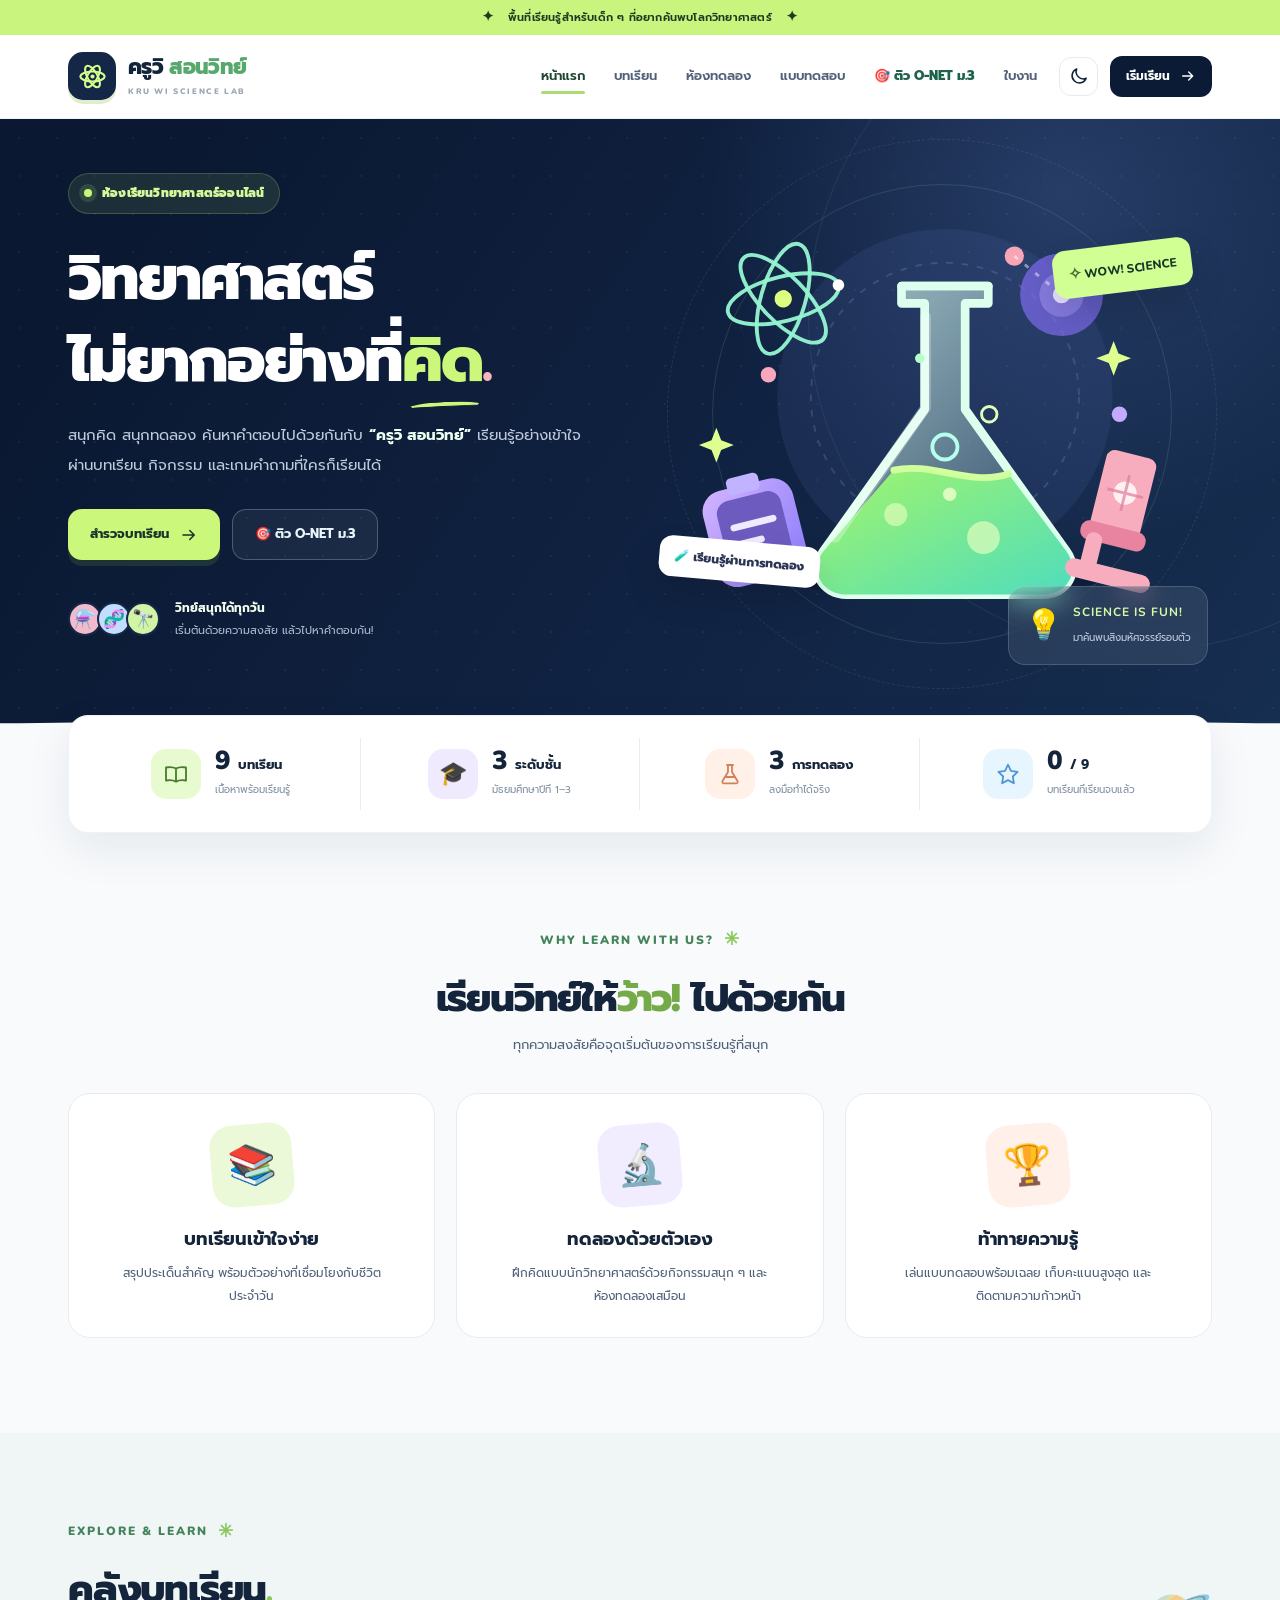
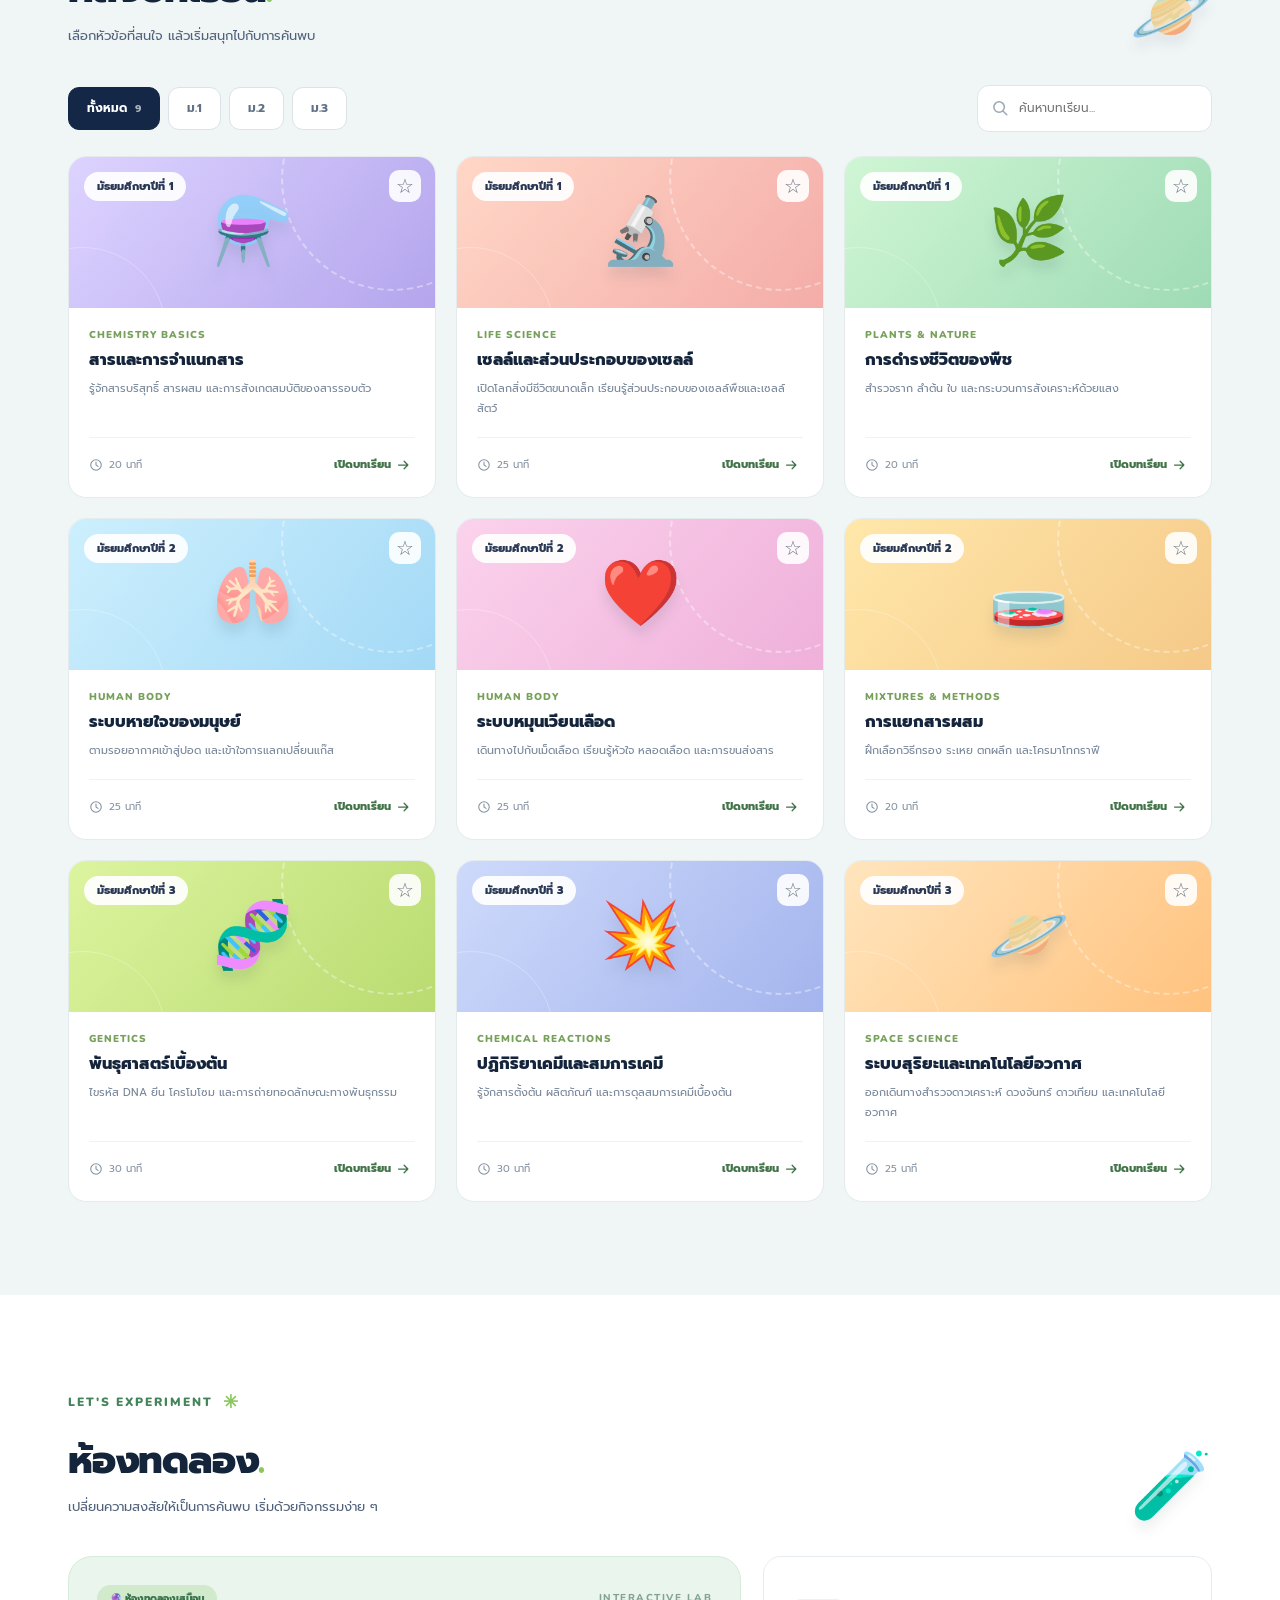
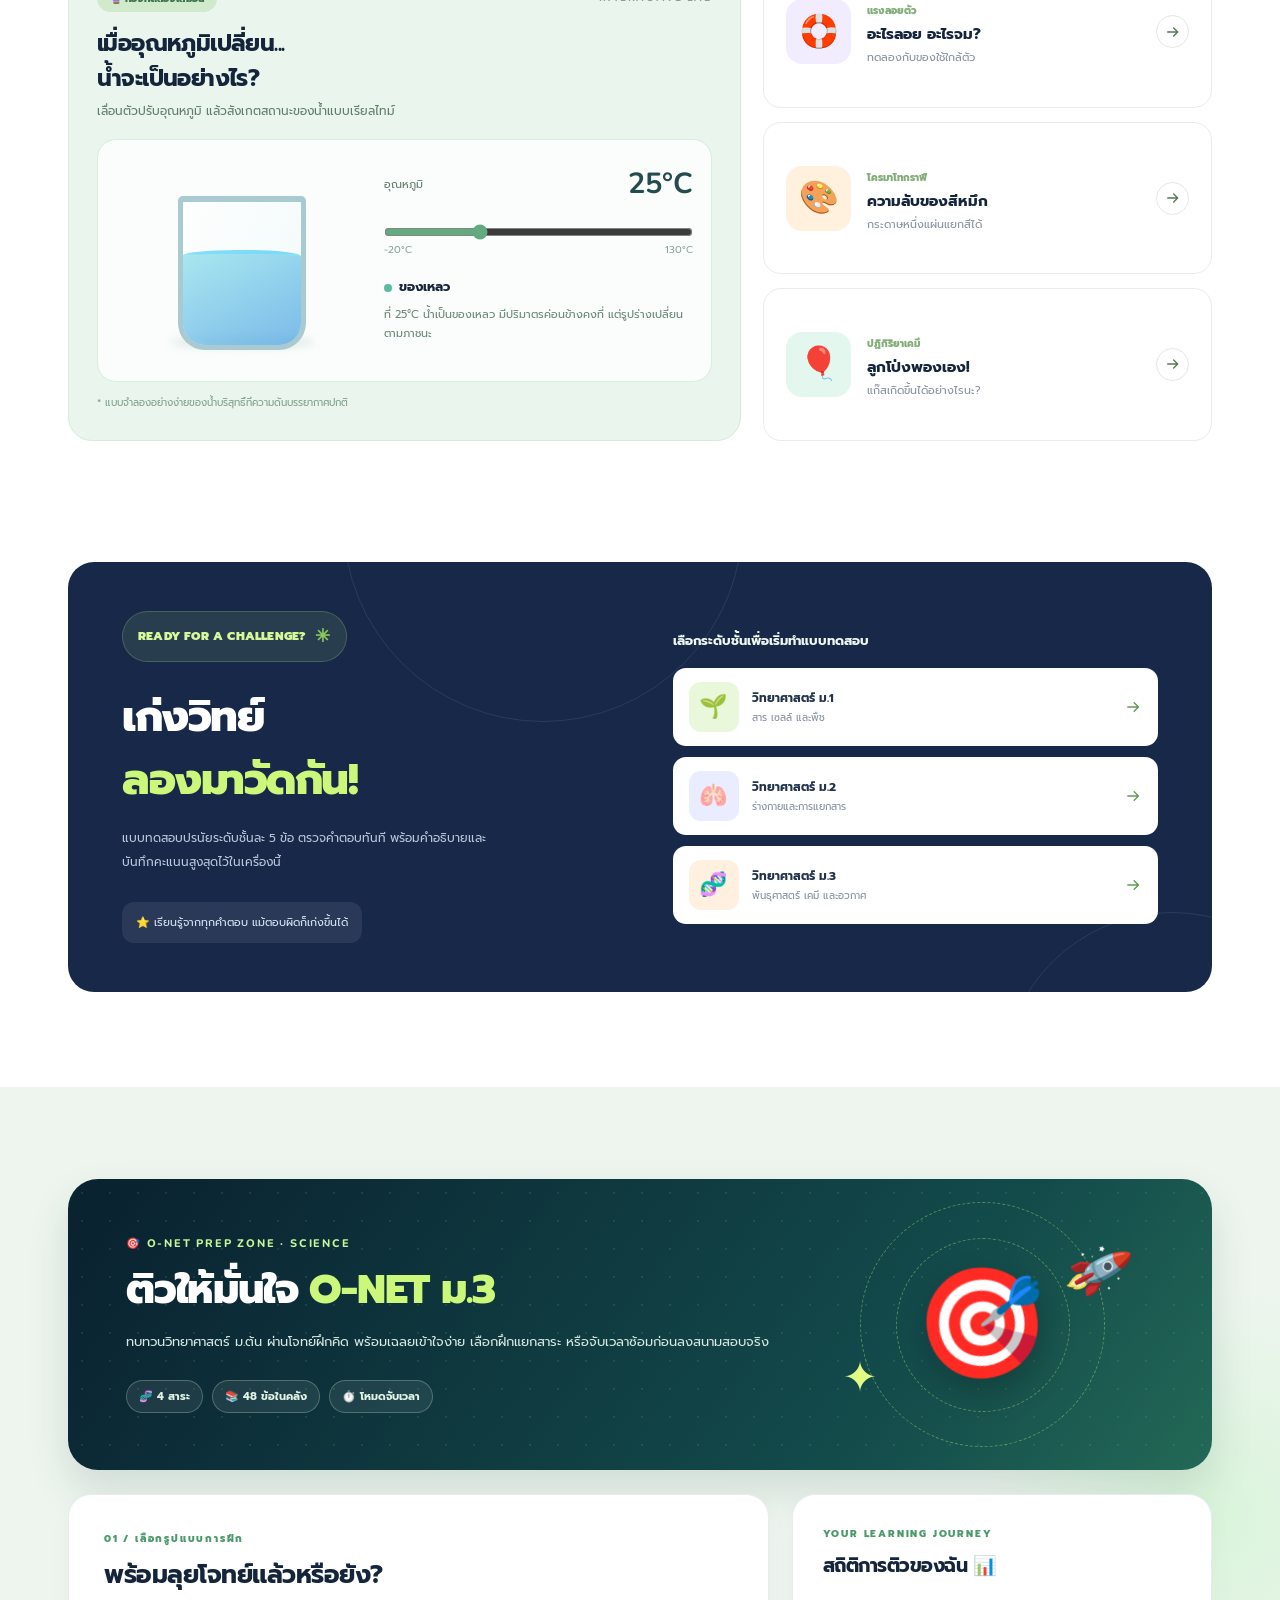
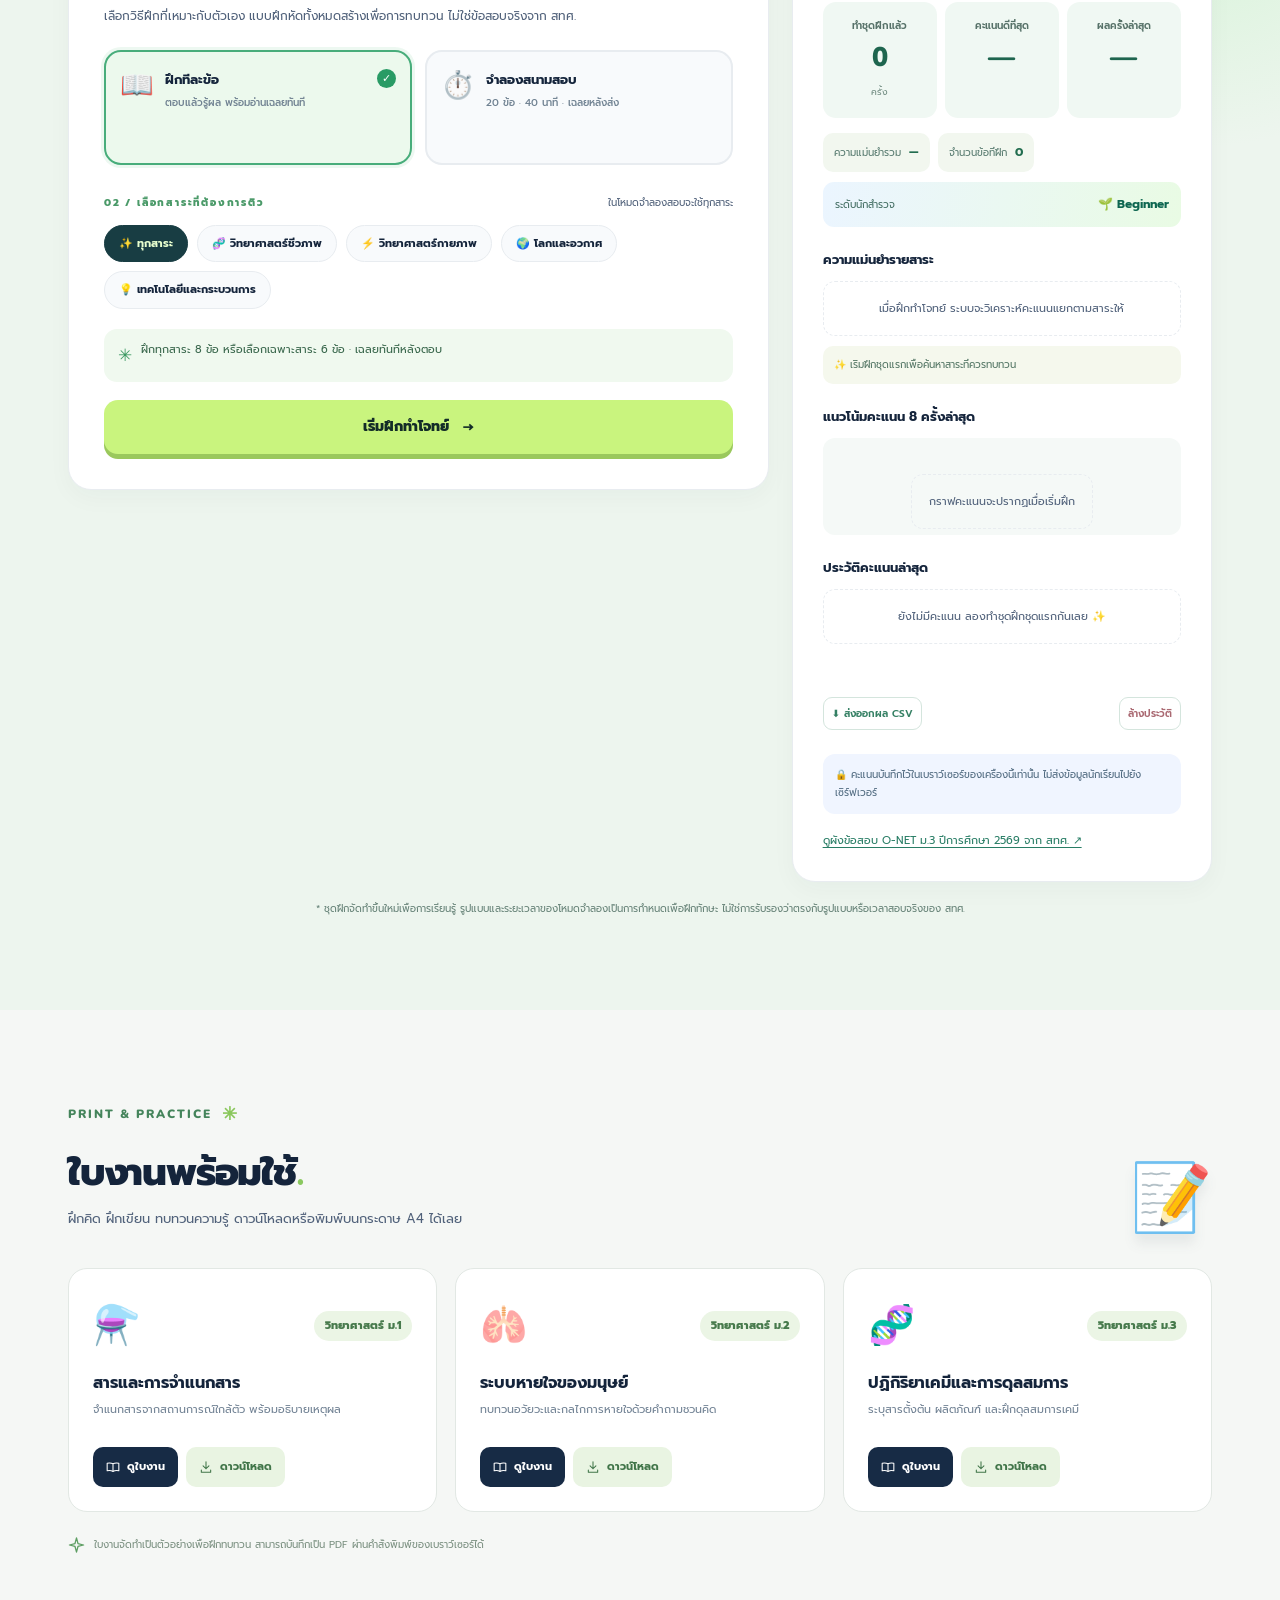
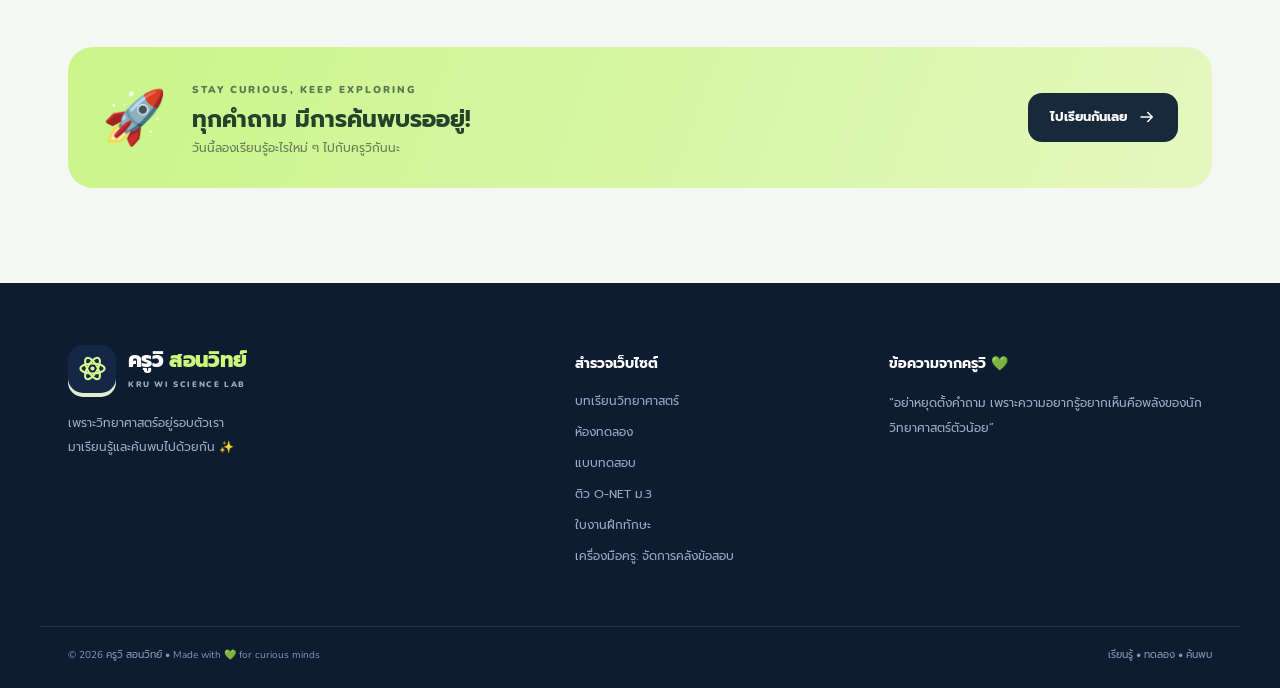
==== index.html @ c6d55d68 "Add files via upload" ====
<!doctype html>
<html lang="th">
<head>
  <meta charset="utf-8">
  <meta name="viewport" content="width=device-width, initial-scale=1">
  <meta name="theme-color" content="#0b1933">
  <meta name="description" content="ครูวิ สอนวิทย์ เว็บไซต์เรียนรู้วิทยาศาสตร์ ม.1–ม.3 พร้อมบทเรียน ห้องทดลอง แบบทดสอบ ติว O-NET ม.3 และใบงาน">
  <meta property="og:title" content="ครูวิ สอนวิทย์ | สนุกคิด สนุกทดลอง">
  <meta property="og:description" content="ห้องเรียนวิทยาศาสตร์ออนไลน์ เรียนง่าย เข้าใจจริง ทดลองได้ทุกวัน">
  <title>ครูวิ สอนวิทย์ | สนุกคิด สนุกทดลอง</title>
  <link rel="icon" type="image/svg+xml" href="favicon.svg">
  <link rel="preconnect" href="https://fonts.googleapis.com">
  <link rel="preconnect" href="https://fonts.gstatic.com" crossorigin>
  <link href="https://fonts.googleapis.com/css2?family=Prompt:wght@400;500;600;700;800&family=Nunito:wght@500;600;700;800;900&display=swap" rel="stylesheet">
  <link rel="stylesheet" href="styles.css">
  <link rel="stylesheet" href="onet.css">
  <script defer src="app.js"></script>
  <script defer src="onet-bank.js"></script>
  <script defer src="onet.js"></script>
</head>
<body>
  <!-- SVG icons supplied locally to keep the website usable without an icon service. -->
  <svg class="svg-sprite" xmlns="http://www.w3.org/2000/svg" aria-hidden="true">
    <symbol id="icon-atom" viewBox="0 0 24 24"><circle cx="12" cy="12" r="1.7" fill="currentColor" stroke="none"/><ellipse cx="12" cy="12" rx="10" ry="4.1" fill="none" stroke="currentColor" stroke-width="1.7"/><ellipse cx="12" cy="12" rx="10" ry="4.1" transform="rotate(60 12 12)" fill="none" stroke="currentColor" stroke-width="1.7"/><ellipse cx="12" cy="12" rx="10" ry="4.1" transform="rotate(-60 12 12)" fill="none" stroke="currentColor" stroke-width="1.7"/></symbol>
    <symbol id="icon-arrow" viewBox="0 0 24 24"><path d="M4 12h15m-6-6 6 6-6 6" fill="none" stroke="currentColor" stroke-width="2" stroke-linecap="round" stroke-linejoin="round"/></symbol>
    <symbol id="icon-book" viewBox="0 0 24 24"><path d="M12 6.5C9 4.8 5.6 4.8 2 5.5v13c3.7-.7 7-.7 10 1.2 3-1.9 6.3-1.9 10-1.2v-13c-3.6-.7-7-.7-10 1zM12 6.5v13.2" fill="none" stroke="currentColor" stroke-width="1.8" stroke-linecap="round" stroke-linejoin="round"/></symbol>
    <symbol id="icon-flask" viewBox="0 0 24 24"><path d="M9 3h6M10 3v7L4.5 19a1.6 1.6 0 0 0 1.4 2.4h12.2a1.6 1.6 0 0 0 1.4-2.4L14 10V3M8 15h8" fill="none" stroke="currentColor" stroke-width="1.8" stroke-linejoin="round" stroke-linecap="round"/></symbol>
    <symbol id="icon-check" viewBox="0 0 24 24"><path d="m5 12 4.5 4.5L19 7" fill="none" stroke="currentColor" stroke-width="2.2" stroke-linecap="round" stroke-linejoin="round"/></symbol>
    <symbol id="icon-search" viewBox="0 0 24 24"><circle cx="10.8" cy="10.8" r="7" fill="none" stroke="currentColor" stroke-width="2"/><path d="m16 16 5 5" fill="none" stroke="currentColor" stroke-width="2" stroke-linecap="round"/></symbol>
    <symbol id="icon-sun" viewBox="0 0 24 24"><circle cx="12" cy="12" r="4" fill="none" stroke="currentColor" stroke-width="2"/><path d="M12 2v2m0 16v2M2 12h2m16 0h2M4.9 4.9l1.5 1.5m11.2 11.2 1.5 1.5m0-14.2-1.5 1.5M6.4 17.6l-1.5 1.5" fill="none" stroke="currentColor" stroke-width="2" stroke-linecap="round"/></symbol>
    <symbol id="icon-moon" viewBox="0 0 24 24"><path d="M20.5 14.8A8.7 8.7 0 0 1 9.2 3.5 8.7 8.7 0 1 0 20.5 14.8z" fill="none" stroke="currentColor" stroke-width="1.9" stroke-linejoin="round"/></symbol>
    <symbol id="icon-menu" viewBox="0 0 24 24"><path d="M4 7h16M4 12h16M4 17h16" fill="none" stroke="currentColor" stroke-width="2" stroke-linecap="round"/></symbol>
    <symbol id="icon-close" viewBox="0 0 24 24"><path d="m5 5 14 14M19 5 5 19" fill="none" stroke="currentColor" stroke-width="2" stroke-linecap="round"/></symbol>
    <symbol id="icon-play" viewBox="0 0 24 24"><path d="m8 5 11 7-11 7z" fill="none" stroke="currentColor" stroke-width="2" stroke-linejoin="round"/></symbol>
    <symbol id="icon-star" viewBox="0 0 24 24"><path d="m12 2.7 2.9 6.1 6.7 1-4.8 4.7 1.1 6.8-5.9-3.2-5.9 3.2 1.1-6.8-4.8-4.7 6.7-1z" fill="none" stroke="currentColor" stroke-width="1.8" stroke-linejoin="round"/></symbol>
    <symbol id="icon-clock" viewBox="0 0 24 24"><circle cx="12" cy="12" r="9" fill="none" stroke="currentColor" stroke-width="1.8"/><path d="M12 7v5l3.5 2.3" fill="none" stroke="currentColor" stroke-width="1.8" stroke-linecap="round"/></symbol>
    <symbol id="icon-printer" viewBox="0 0 24 24"><path d="M6 9V3h12v6M6 17H4a2 2 0 0 1-2-2v-5a2 2 0 0 1 2-2h16a2 2 0 0 1 2 2v5a2 2 0 0 1-2 2h-2M6 14h12v8H6zM17.5 11h.5" fill="none" stroke="currentColor" stroke-width="1.8" stroke-linecap="round" stroke-linejoin="round"/></symbol>
    <symbol id="icon-spark" viewBox="0 0 24 24"><path d="m12 2 2.1 7.9L22 12l-7.9 2.1L12 22l-2.1-7.9L2 12l7.9-2.1z" fill="none" stroke="currentColor" stroke-width="1.8" stroke-linejoin="round"/></symbol>
    <symbol id="icon-download" viewBox="0 0 24 24"><path d="M12 3v12m-5-5 5 5 5-5M4 17v4h16v-4" fill="none" stroke="currentColor" stroke-width="1.8" stroke-linecap="round" stroke-linejoin="round"/></symbol>
  </svg>

  <div class="announcement"><span class="tiny-spark">✦</span> พื้นที่เรียนรู้สำหรับเด็ก ๆ ที่อยากค้นพบโลกวิทยาศาสตร์ <span class="tiny-spark">✦</span></div>
  <header class="site-header" id="top">
    <div class="container header-inner">
      <a class="brand" href="#home" aria-label="ครูวิ สอนวิทย์ หน้าแรก">
        <span class="brand-mark"><svg class="i"><use href="#icon-atom"/></svg></span>
        <span class="brand-copy"><strong>ครูวิ <span>สอนวิทย์</span></strong><small>KRU WI SCIENCE LAB</small></span>
      </a>
      <nav class="main-nav" id="mainNav" aria-label="เมนูหลัก">
        <a href="#home" class="nav-link is-active">หน้าแรก</a>
        <a href="#lessons" class="nav-link">บทเรียน</a>
        <a href="#lab" class="nav-link">ห้องทดลอง</a>
        <a href="#quiz" class="nav-link">แบบทดสอบ</a>
        <a href="#onet" class="nav-link nav-onet">🎯 ติว O-NET ม.3</a>
        <a href="#worksheets" class="nav-link">ใบงาน</a>
      </nav>
      <div class="header-actions">
        <button type="button" id="themeToggle" class="icon-button theme-button" aria-label="เปลี่ยนโหมดสี" title="เปลี่ยนโหมดสี"><svg class="i"><use href="#icon-moon"/></svg></button>
        <a href="#lessons" class="header-cta">เริ่มเรียน <svg class="i"><use href="#icon-arrow"/></svg></a>
        <button type="button" id="menuToggle" class="icon-button mobile-menu-button" aria-label="เปิดเมนู" aria-expanded="false" aria-controls="mainNav"><svg class="i"><use href="#icon-menu"/></svg></button>
      </div>
    </div>
  </header>

  <main>
    <section id="home" class="hero section-anchor">
      <div class="hero-noise"></div>
      <div class="container hero-grid">
        <div class="hero-content">
          <div class="eyebrow hero-eyebrow"><span class="eyebrow-dot"></span> ห้องเรียนวิทยาศาสตร์ออนไลน์</div>
          <h1>วิทยาศาสตร์<br>ไม่ยากอย่างที่<span class="highlight-text">คิด<span class="under-swoosh"></span></span><span class="heading-dot">.</span></h1>
          <p class="hero-description">สนุกคิด สนุกทดลอง ค้นหาคำตอบไปด้วยกันกับ <strong>“ครูวิ สอนวิทย์”</strong> เรียนรู้อย่างเข้าใจ ผ่านบทเรียน กิจกรรม และเกมคำถามที่ใครก็เรียนได้</p>
          <div class="hero-buttons"><a class="btn btn-lime" href="#lessons">สำรวจบทเรียน <svg class="i"><use href="#icon-arrow"/></svg></a><a class="btn btn-outline-light" href="#onet">🎯 ติว O-NET ม.3</a></div>
          <div class="hero-social-proof"><div class="mini-avatars"><span>⚗️</span><span>🧬</span><span>🔭</span></div><div><strong>วิทย์สนุกได้ทุกวัน</strong><small>เริ่มต้นด้วยความสงสัย แล้วไปหาคำตอบกัน!</small></div></div>
        </div>
        <div class="hero-art" role="img" aria-label="ภาพประกอบขวดทดลองวิทยาศาสตร์ กล้องจุลทรรศน์ และวงโคจรอะตอม">
          <div class="orbit orbit-one"></div><div class="orbit orbit-two"></div>
          <div class="floating-label float-a"><span class="label-icon">✧</span> WOW! SCIENCE</div>
          <div class="floating-label float-b">🧪 <span>เรียนรู้ผ่านการทดลอง</span></div>
          <div class="hero-illustration">
            <svg viewBox="0 0 560 490" xmlns="http://www.w3.org/2000/svg" aria-hidden="true">
              <defs><linearGradient id="liquid" x1="0" y1="0" x2="1" y2="1"><stop stop-color="#a3f56a"/><stop offset="1" stop-color="#4fddbd"/></linearGradient><linearGradient id="glass" x1="0" y1="0" x2="1" y2="1"><stop stop-color="#defff2" stop-opacity=".7"/><stop offset="1" stop-color="#c2f9e5" stop-opacity=".08"/></linearGradient><linearGradient id="purple" x1="0" y1="0" x2="1" y2="1"><stop stop-color="#d2b5ff"/><stop offset="1" stop-color="#8b7bfa"/></linearGradient><filter id="glow"><feGaussianBlur stdDeviation="13"/></filter></defs>
              <ellipse cx="277" cy="412" rx="179" ry="23" fill="#09152c" opacity=".55"/>
              <circle cx="283" cy="228" r="174" fill="#5e73be" opacity=".13"/><circle cx="283" cy="228" r="139" fill="none" stroke="#aac6fc" stroke-opacity=".17" stroke-dasharray="7 9" stroke-width="2"/>
              <g transform="translate(38 12) rotate(-14 80 125)"><ellipse cx="80" cy="114" rx="59" ry="23" fill="none" stroke="#95f7d2" stroke-width="4" opacity=".95"/><ellipse cx="80" cy="114" rx="59" ry="23" transform="rotate(60 80 114)" fill="none" stroke="#95f7d2" stroke-width="4" opacity=".95"/><ellipse cx="80" cy="114" rx="59" ry="23" transform="rotate(-60 80 114)" fill="none" stroke="#95f7d2" stroke-width="4" opacity=".95"/><circle cx="80" cy="114" r="9" fill="#dcff82"/><circle cx="139" cy="114" r="6" fill="#ffffff"/></g>
              <g transform="translate(303 18)"><circle cx="101" cy="104" r="43" fill="#846ff8" opacity=".65"/><circle cx="101" cy="104" r="23" fill="#b6a6ff" opacity=".38"/><circle cx="101" cy="104" r="9" fill="#e6deff"/><circle cx="52" cy="64" r="10" fill="#f8a6b6"/><circle cx="160" cy="63" r="6" fill="#a4f4d6"/><path d="M52 64 101 104 160 63" stroke="white" stroke-opacity=".45" stroke-width="3" stroke-dasharray="5 9" fill="none"/></g>
              <g transform="translate(120 65)"><path d="M118 48h90v18h-24v110l105 147c15 21 1 45-24 45H61c-25 0-39-24-24-45l105-147V66h-24z" fill="url(#glass)" stroke="#ddffed" stroke-width="9" stroke-linejoin="round"/><path d="M110 239c40-9 78 17 119 4l60 80c15 21 1 45-24 45H61c-25 0-39-24-24-45z" fill="url(#liquid)"/><path d="M110 239c40-9 78 17 119 4" fill="none" stroke="#d1ff9d" stroke-width="7" stroke-linecap="round"/><path d="M143 80v94L49 309" fill="none" stroke="white" stroke-opacity=".28" stroke-width="11" stroke-linecap="round"/><circle cx="112" cy="285" r="12" fill="#ecffbf" opacity=".6"/><circle cx="203" cy="309" r="17" fill="#eaffc0" opacity=".65"/><circle cx="168" cy="264" r="7" fill="#f1ffcd" opacity=".8"/><circle cx="163" cy="215" r="13" fill="none" stroke="#b5ffec" stroke-width="4"/><circle cx="209" cy="181" r="8" fill="none" stroke="#e1ffb9" stroke-width="3"/><circle cx="137" cy="123" r="5" fill="#b6ffcc"/><path d="M118 48h90" stroke="#ddffed" stroke-width="9" stroke-linecap="round"/></g>
              <g transform="translate(18 305) rotate(-14 67 60)"><rect x="19" y="13" width="96" height="102" rx="22" fill="url(#purple)"/><rect x="33" y="25" width="68" height="74" rx="14" fill="#6e5bc0"/><path d="M47 54h42M47 72h25" stroke="#f0eaff" stroke-width="7" stroke-linecap="round"/><rect x="50" y="3" width="34" height="18" rx="5" fill="#c1b3ff"/></g>
              <g transform="translate(417 286) rotate(14 50 70)"><rect x="18" y="1" width="53" height="91" rx="9" fill="#f8adbe"/><rect x="10" y="78" width="69" height="20" rx="9" fill="#e8849f"/><rect x="18" y="89" width="17" height="45" rx="8" fill="#f8adbe"/><rect x="4" y="120" width="90" height="19" rx="10" fill="#f8adbe"/><circle cx="46" cy="42" r="12" fill="#fff1f0"/><path d="M46 23v38M27 42h38" stroke="#dc7d9e" stroke-width="3" opacity=".7"/></g>
              <g fill="#deff90"><path d="m46 260 5 13 13 5-13 5-5 13-5-13-13-5 13-5z"/><path d="m458 170 5 13 13 5-13 5-5 13-5-13-13-5 13-5z"/></g><circle cx="464" cy="246" r="8" fill="#c4aaff"/><circle cx="100" cy="205" r="8" fill="#f8a7bd"/><circle cx="476" cy="100" r="5" fill="#e4ffac"/>
            </svg>
          </div>
          <div class="hero-art-caption"><span class="caption-emoji">💡</span><span><strong>SCIENCE IS FUN!</strong><small>มาค้นพบสิ่งมหัศจรรย์รอบตัว</small></span></div>
        </div>
      </div>
      <div class="hero-bottom-curve"></div>
    </section>

    <section class="container stats-wrap" aria-label="ข้อมูลเว็บไซต์">
      <div class="stats-strip">
        <div class="stat-item"><div class="stat-icon stat-lime"><svg class="i"><use href="#icon-book"/></svg></div><div><strong>9 <span>บทเรียน</span></strong><small>เนื้อหาพร้อมเรียนรู้</small></div></div>
        <div class="stat-item"><div class="stat-icon stat-purple">🎓</div><div><strong>3 <span>ระดับชั้น</span></strong><small>มัธยมศึกษาปีที่ 1–3</small></div></div>
        <div class="stat-item"><div class="stat-icon stat-peach"><svg class="i"><use href="#icon-flask"/></svg></div><div><strong>3 <span>การทดลอง</span></strong><small>ลงมือทำได้จริง</small></div></div>
        <div class="stat-item"><div class="stat-icon stat-blue"><svg class="i"><use href="#icon-star"/></svg></div><div><strong id="completedCount">0 <span>/ 9</span></strong><small>บทเรียนที่เรียนจบแล้ว</small></div></div>
      </div>
    </section>

    <section class="section section-features">
      <div class="container"><div class="section-head center"><div class="eyebrow eyebrow-center">WHY LEARN WITH US? <span>✳</span></div><h2>เรียนวิทย์ให้<span class="text-lime-on-light">ว้าว!</span> ไปด้วยกัน</h2><p>ทุกความสงสัยคือจุดเริ่มต้นของการเรียนรู้ที่สนุก</p></div>
      <div class="feature-grid">
        <article class="feature-card"><div class="feature-emoji f-1">📚</div><h3>บทเรียนเข้าใจง่าย</h3><p>สรุปประเด็นสำคัญ พร้อมตัวอย่างที่เชื่อมโยงกับชีวิตประจำวัน</p></article>
        <article class="feature-card"><div class="feature-emoji f-2">🔬</div><h3>ทดลองด้วยตัวเอง</h3><p>ฝึกคิดแบบนักวิทยาศาสตร์ด้วยกิจกรรมสนุก ๆ และห้องทดลองเสมือน</p></article>
        <article class="feature-card"><div class="feature-emoji f-3">🏆</div><h3>ท้าทายความรู้</h3><p>เล่นแบบทดสอบพร้อมเฉลย เก็บคะแนนสูงสุด และติดตามความก้าวหน้า</p></article>
      </div></div>
    </section>

    <section id="lessons" class="section section-lessons section-anchor">
      <div class="container">
        <div class="section-head split-head"><div><div class="eyebrow">EXPLORE & LEARN <span>✳</span></div><h2>คลังบทเรียน<span class="title-dot">.</span></h2><p>เลือกหัวข้อที่สนใจ แล้วเริ่มสนุกไปกับการค้นพบ</p></div><div class="section-head-decoration">🪐</div></div>
        <div class="lesson-toolbar"><div class="filter-pills" role="group" aria-label="กรองบทเรียนตามระดับชั้น"><button class="filter-pill active" type="button" data-grade="all" aria-pressed="true">ทั้งหมด <span>9</span></button><button class="filter-pill" type="button" data-grade="1" aria-pressed="false">ม.1</button><button class="filter-pill" type="button" data-grade="2" aria-pressed="false">ม.2</button><button class="filter-pill" type="button" data-grade="3" aria-pressed="false">ม.3</button></div><label class="search-box"><svg class="i"><use href="#icon-search"/></svg><input id="lessonSearch" type="search" placeholder="ค้นหาบทเรียน..." autocomplete="off" aria-label="ค้นหาบทเรียน"></label></div>
        <div id="lessonGrid" class="lesson-grid" aria-live="polite"></div><div id="noLessons" class="empty-state" hidden>🔎 ไม่พบบทเรียนที่ค้นหา ลองใช้คำค้นอื่นดูนะ</div>
      </div>
    </section>

    <section id="lab" class="section section-lab section-anchor">
      <div class="container"><div class="section-head split-head"><div><div class="eyebrow">LET'S EXPERIMENT <span>✳</span></div><h2>ห้องทดลอง<span class="title-dot">.</span></h2><p>เปลี่ยนความสงสัยให้เป็นการค้นพบ เริ่มด้วยกิจกรรมง่าย ๆ</p></div><div class="section-head-decoration">🧪</div></div>
        <div class="lab-grid">
          <article class="lab-card lab-card-main"><div class="lab-card-top"><span class="pill-soft">🔮 ห้องทดลองเสมือน</span><span class="small-muted">INTERACTIVE LAB</span></div><h3>เมื่ออุณหภูมิเปลี่ยน...<br>น้ำจะเป็นอย่างไร?</h3><p>เลื่อนตัวปรับอุณหภูมิ แล้วสังเกตสถานะของน้ำแบบเรียลไทม์</p>
            <div class="simulator"><div class="sim-visual" id="simVisual"><div class="sim-bubbles"><i></i><i></i><i></i><i></i></div><div class="sim-cup"><div class="sim-liquid"></div><div class="sim-ice">❄</div><div class="sim-vapor">♨</div></div></div>
              <div class="sim-controls"><div class="sim-temp-label"><span>อุณหภูมิ</span><strong><span id="temperatureValue">25</span>°C</strong></div><input id="temperatureSlider" type="range" min="-20" max="130" step="1" value="25" aria-label="ปรับอุณหภูมิของน้ำ"><div class="temp-legend"><span>−20°C</span><span>130°C</span></div><div class="sim-state"><span class="state-dot"></span><strong id="waterState">ของเหลว</strong></div><p id="waterExplanation" class="sim-description">ที่ 25°C น้ำอยู่ในสถานะของเหลว ไหลและเปลี่ยนรูปร่างตามภาชนะ</p></div>
            </div><div class="sim-footnote">* แบบจำลองอย่างง่ายของน้ำบริสุทธิ์ที่ความดันบรรยากาศปกติ</div></article>
          <div class="lab-small-grid" id="experimentGrid"></div>
        </div>
      </div>
    </section>

    <section id="quiz" class="section section-quiz section-anchor"><div class="container"><div class="quiz-panel"><div class="quiz-panel-deco d1"></div><div class="quiz-panel-deco d2"></div><div class="quiz-copy"><div class="eyebrow hero-eyebrow">READY FOR A CHALLENGE? <span>✳</span></div><h2>เก่งวิทย์<br><em>ลองมาวัดกัน!</em></h2><p>แบบทดสอบปรนัยระดับชั้นละ 5 ข้อ ตรวจคำตอบทันที พร้อมคำอธิบายและบันทึกคะแนนสูงสุดไว้ในเครื่องนี้</p><div class="quiz-motivation">⭐ เรียนรู้จากทุกคำตอบ แม้ตอบผิดก็เก่งขึ้นได้</div></div><div class="quiz-choice-area"><p class="quiz-choice-heading">เลือกระดับชั้นเพื่อเริ่มทำแบบทดสอบ</p><div class="quiz-levels" id="quizLevels"><button class="quiz-level" data-quiz="1" type="button"><span class="quiz-level-icon">🌱</span><span><strong>วิทยาศาสตร์ ม.1</strong><small>สาร เซลล์ และพืช</small></span><svg class="i"><use href="#icon-arrow"/></svg></button><button class="quiz-level" data-quiz="2" type="button"><span class="quiz-level-icon">🫁</span><span><strong>วิทยาศาสตร์ ม.2</strong><small>ร่างกายและการแยกสาร</small></span><svg class="i"><use href="#icon-arrow"/></svg></button><button class="quiz-level" data-quiz="3" type="button"><span class="quiz-level-icon">🧬</span><span><strong>วิทยาศาสตร์ ม.3</strong><small>พันธุศาสตร์ เคมี และอวกาศ</small></span><svg class="i"><use href="#icon-arrow"/></svg></button></div></div></div></div></section>


    <section id="onet" class="section section-onet section-anchor" aria-labelledby="onet-heading">
      <div class="container">
        <div class="onet-spotlight">
          <div class="onet-spotlight-copy">
            <div class="onet-eyebrow">🎯 O-NET PREP ZONE · SCIENCE</div>
            <h2 id="onet-heading">ติวให้มั่นใจ <span>O-NET ม.3</span></h2>
            <p>ทบทวนวิทยาศาสตร์ ม.ต้น ผ่านโจทย์ฝึกคิด พร้อมเฉลยเข้าใจง่าย เลือกฝึกแยกสาระ หรือจับเวลาซ้อมก่อนลงสนามสอบจริง</p>
            <div class="onet-quick-facts"><span>🧬 4 สาระ</span><span>📚 <strong id="onetBankCount">48</strong> ข้อในคลัง</span><span>⏱️ โหมดจับเวลา</span></div>
          </div>
          <div class="onet-target-art" aria-hidden="true"><span class="onet-orbit orbit-big"></span><span class="onet-orbit orbit-small"></span><span class="onet-rocket">🚀</span><span class="onet-main-target">🎯</span><span class="onet-star">✦</span></div>
        </div>

        <div id="onetSetup" class="onet-layout">
          <div class="onet-setup-card">
            <div class="onet-card-kicker">01 / เลือกรูปแบบการฝึก</div>
            <h3>พร้อมลุยโจทย์แล้วหรือยัง?</h3>
            <p class="onet-muted">เลือกวิธีฝึกที่เหมาะกับตัวเอง แบบฝึกหัดทั้งหมดสร้างเพื่อการทบทวน ไม่ใช่ข้อสอบจริงจาก สทศ.</p>
            <div class="onet-mode-grid" id="onetModes" role="group" aria-label="เลือกรูปแบบการติว">
              <button type="button" data-mode="practice" class="onet-mode active" aria-pressed="true"><span class="onet-mode-icon">📖</span><span class="onet-mode-text"><strong>ฝึกทีละข้อ</strong><small>ตอบแล้วรู้ผล พร้อมอ่านเฉลยทันที</small></span><span class="onet-mode-check">✓</span></button>
              <button type="button" data-mode="mock" class="onet-mode" aria-pressed="false"><span class="onet-mode-icon">⏱️</span><span class="onet-mode-text"><strong>จำลองสนามสอบ</strong><small>20 ข้อ · 40 นาที · เฉลยหลังส่ง</small></span><span class="onet-mode-check">✓</span></button>
            </div>
            <div class="onet-topic-head"><div class="onet-card-kicker">02 / เลือกสาระที่ต้องการติว</div><small>ในโหมดจำลองสอบจะใช้ทุกสาระ</small></div>
            <div id="onetTopics" class="onet-topic-list" role="group" aria-label="เลือกสาระการเรียนรู้"></div>
            <div class="onet-mode-summary"><span>✳</span><span id="onetModeInfo">ฝึกทุกสาระ 8 ข้อ หรือเลือกเฉพาะสาระ 6 ข้อ · เฉลยทันทีหลังตอบ</span></div>
            <button id="onetStart" type="button" class="onet-start">เริ่มฝึกทำโจทย์ <span aria-hidden="true">→</span></button>
          </div>
          <aside class="onet-dashboard" aria-label="สถิติการฝึก O-NET ม.3">
            <div class="onet-card-kicker">YOUR LEARNING JOURNEY</div><h3>สถิติการติวของฉัน 📊</h3>
            <div class="onet-stat-grid"><div class="onet-stat"><span>ทำชุดฝึกแล้ว</span><strong id="onetAttempts">0</strong><small>ครั้ง</small></div><div class="onet-stat"><span>คะแนนดีที่สุด</span><strong id="onetBest">—</strong></div><div class="onet-stat"><span>ผลครั้งล่าสุด</span><strong id="onetLast">—</strong></div></div>
            <div class="onet-secondary-metrics"><span>ความแม่นยำรวม <strong id="onetAverage">—</strong></span><span>จำนวนข้อที่ฝึก <strong id="onetSolved">0</strong></span></div><div class="onet-achievement"><span>ระดับนักสำรวจ</span><strong id="onetBadge">🌱 Beginner</strong></div><h4>ความแม่นยำรายสาระ</h4><div id="onetStrengths"></div><p id="onetAdvice" class="onet-advice"></p><h4>แนวโน้มคะแนน 8 ครั้งล่าสุด</h4><div class="onet-history-trend" id="onetTrend"></div><h4>ประวัติคะแนนล่าสุด</h4><div id="onetHistory" class="onet-history" aria-live="polite"></div><div class="onet-history-actions"><button type="button" id="onetExport">⬇ ส่งออกผล CSV</button><button type="button" id="onetClearHistory">ล้างประวัติ</button></div>
            <div class="onet-privacy-note">🔒 คะแนนบันทึกไว้ในเบราว์เซอร์ของเครื่องนี้เท่านั้น ไม่ส่งข้อมูลนักเรียนไปยังเซิร์ฟเวอร์</div>
            <a class="onet-official-link" href="https://www.niets.or.th/th/catalog/view/213" target="_blank" rel="noopener noreferrer">ดูผังข้อสอบ O-NET ม.3 ปีการศึกษา 2569 จาก สทศ. ↗</a>
          </aside>
        </div>

        <div id="onetTest" class="onet-test" hidden>
          <div class="onet-test-bar"><div><span class="onet-card-kicker" id="onetQuestionGrade">O-NET ม.3</span><div class="onet-test-status"><strong id="onetQuestionProgress">ข้อ 1 จาก 20</strong><span id="onetAnsweredCount">ตอบแล้ว 0/20 ข้อ</span></div></div><div id="onetTimerWrap" class="onet-timer" hidden><span>⏱️ เวลาคงเหลือ</span><strong id="onetTime">40:00</strong></div><button id="onetQuit" type="button" class="onet-quit">ออกจากชุดฝึก ×</button></div>
          <div class="onet-progress"><span id="onetProgressFill"></span></div>
          <div class="onet-question-card"><span class="onet-question-topic" id="onetQuestionTopic">🧬 วิทยาศาสตร์ชีวภาพ</span><h3 id="onetQuestionTitle"></h3><div id="onetOptions" class="onet-options" role="group" aria-label="ตัวเลือกคำตอบ"></div><div id="onetAnswerBox" class="onet-explanation" hidden aria-live="polite"></div>
            <div class="onet-question-actions"><button id="onetBack" type="button" class="onet-secondary-btn">← ข้อก่อนหน้า</button><button id="onetNext" type="button" class="onet-primary-btn">ข้อต่อไป →</button></div>
          </div>
          <div class="onet-nav-wrap"><span>เลือกไปยังข้อที่ต้องการ</span><div id="onetNavigator" class="onet-navigator" aria-label="หมายเลขข้อสอบ"></div></div>
        </div>

        <div id="onetResult" class="onet-results" hidden aria-live="polite">
          <div class="onet-result-card"><div class="onet-result-emoji" id="onetResultEmoji">🏆</div><span class="onet-card-kicker">MISSION COMPLETE</span><h3>ทำชุดฝึกสำเร็จ!</h3><div class="onet-score-line"><strong id="onetScore">0/20</strong><span id="onetPercent">0%</span></div><p id="onetResultDescription"></p><div class="onet-elapsed" id="onetElapsed"></div><div class="onet-result-actions"><button id="onetTryAgain" type="button" class="onet-primary-btn">🔄 ลองชุดใหม่</button><button id="onetBackToSetup" type="button" class="onet-secondary-btn">เปลี่ยนโหมดฝึก</button></div></div>
          <div class="onet-results-two"><div class="onet-result-panel"><h4>📊 วิเคราะห์คะแนนตามสาระ</h4><div id="onetTopicReport" class="onet-topic-report"></div></div><div class="onet-result-panel"><h4>📝 ตรวจคำตอบและเฉลยทุกข้อ</h4><div id="onetReview" class="onet-review"></div></div></div>
        </div>
        <p class="onet-disclaimer">* ชุดฝึกจัดทำขึ้นใหม่เพื่อการเรียนรู้ รูปแบบและระยะเวลาของโหมดจำลองเป็นการกำหนดเพื่อฝึกทักษะ ไม่ใช่การรับรองว่าตรงกับรูปแบบหรือเวลาสอบจริงของ สทศ.</p>
      </div>
    </section>

    <section id="worksheets" class="section section-worksheets section-anchor"><div class="container"><div class="section-head split-head"><div><div class="eyebrow">PRINT & PRACTICE <span>✳</span></div><h2>ใบงานพร้อมใช้<span class="title-dot">.</span></h2><p>ฝึกคิด ฝึกเขียน ทบทวนความรู้ ดาวน์โหลดหรือพิมพ์บนกระดาษ A4 ได้เลย</p></div><div class="section-head-decoration">📝</div></div><div id="worksheetGrid" class="worksheet-grid"></div><div class="worksheet-note"><svg class="i"><use href="#icon-spark"/></svg> ใบงานจัดทำเป็นตัวอย่างเพื่อฝึกทบทวน สามารถบันทึกเป็น PDF ผ่านคำสั่งพิมพ์ของเบราว์เซอร์ได้</div></div></section>

    <section class="closing-banner"><div class="container"><div class="closing-inner"><div class="closing-emoji">🚀</div><div><span class="closing-overline">STAY CURIOUS, KEEP EXPLORING</span><h2>ทุกคำถาม มีการค้นพบรออยู่!</h2><p>วันนี้ลองเรียนรู้อะไรใหม่ ๆ ไปกับครูวิกันนะ</p></div><a class="btn btn-dark" href="#lessons">ไปเรียนกันเลย <svg class="i"><use href="#icon-arrow"/></svg></a></div></div></section>
  </main>

  <footer class="site-footer"><div class="container footer-grid"><div><a class="brand footer-brand" href="#home"><span class="brand-mark"><svg class="i"><use href="#icon-atom"/></svg></span><span class="brand-copy"><strong>ครูวิ <span>สอนวิทย์</span></strong><small>KRU WI SCIENCE LAB</small></span></a><p>เพราะวิทยาศาสตร์อยู่รอบตัวเรา<br>มาเรียนรู้และค้นพบไปด้วยกัน ✨</p></div><div class="footer-links"><strong>สำรวจเว็บไซต์</strong><a href="#lessons">บทเรียนวิทยาศาสตร์</a><a href="#lab">ห้องทดลอง</a><a href="#quiz">แบบทดสอบ</a><a href="#onet">ติว O-NET ม.3</a><a href="#worksheets">ใบงานฝึกทักษะ</a><a href="teacher.html">เครื่องมือครู: จัดการคลังข้อสอบ</a></div><div class="footer-message"><strong>ข้อความจากครูวิ 💚</strong><p>“อย่าหยุดตั้งคำถาม เพราะความอยากรู้อยากเห็นคือพลังของนักวิทยาศาสตร์ตัวน้อย”</p></div></div><div class="container footer-bottom"><span>© <span id="currentYear"></span> ครูวิ สอนวิทย์ • Made with 💚 for curious minds</span><span>เรียนรู้ • ทดลอง • ค้นพบ</span></div></footer>

  <div id="modalBackdrop" class="modal-backdrop" hidden></div>
  <section class="modal" id="contentModal" role="dialog" aria-modal="true" aria-label="รายละเอียดเนื้อหา" aria-hidden="true" hidden><div class="modal-shell"><button class="modal-close icon-button" id="modalClose" type="button" aria-label="ปิดหน้าต่าง"><svg class="i"><use href="#icon-close"/></svg></button><div id="modalContent" class="modal-body"></div></div></section>
  <div class="toast" id="toast" role="status" aria-live="polite"></div>
  <div id="worksheetPrint" class="worksheet-print"></div>
</body>
</html>
---- styles.css ----
:root{--ink:#14243b;--ink-soft:#50617a;--navy:#0c1b35;--navy-light:#162b4b;--lime:#cbf77a;--lime-dark:#a7e954;--purple:#a994f8;--peach:#f6b5bd;--blue:#90d5f6;--surface:#fff;--bg:#f8fafc;--line:#e8ecf0;--shadow:0 18px 45px rgba(33,48,75,.08);--radius:24px;--font:'Prompt','Noto Sans Thai',sans-serif;--en:'Nunito','Prompt',sans-serif;color-scheme:light}
*{box-sizing:border-box}[hidden]{display:none!important}html{scroll-behavior:smooth;scroll-padding-top:100px}body{margin:0;background:var(--bg);color:var(--ink);font-family:var(--font);font-size:15px;line-height:1.75;overflow-x:hidden}button,input{font:inherit}button{cursor:pointer}a{color:inherit;text-decoration:none}svg{display:block}.i{width:20px;height:20px;flex-shrink:0}.svg-sprite{position:absolute;width:0;height:0;overflow:hidden}.container{max-width:1200px;margin:0 auto;padding:0 28px}.section-anchor{scroll-margin-top:90px}::selection{background:#d6ff92;color:#132139}.announcement{min-height:34px;background:#c9f47e;color:#1d3b23;display:flex;align-items:center;justify-content:center;gap:14px;font-size:11px;font-weight:600;letter-spacing:.2px;text-align:center;padding:5px 12px}.tiny-spark{font-size:14px}.site-header{height:84px;position:sticky;top:0;background:rgba(255,255,255,.96);z-index:40;border-bottom:1px solid rgba(30,47,76,.065);backdrop-filter:blur(18px)}.header-inner{height:100%;display:flex;align-items:center;justify-content:space-between;gap:22px}.brand{display:inline-flex;align-items:center;gap:12px;white-space:nowrap}.brand-mark{width:48px;height:48px;border-radius:15px;display:grid;place-items:center;color:#d5fc8d;background:#142747;box-shadow:0 4px 0 #e0eed0}.brand-mark .i{width:29px;height:29px}.brand-copy{display:flex;flex-direction:column;gap:0;line-height:1.22}.brand-copy strong{font-size:21px;font-weight:800;letter-spacing:-.65px}.brand-copy strong span{color:#56a86c}.brand-copy small{font-family:var(--en);font-weight:900;color:#9ba7b6;letter-spacing:1.6px;font-size:8px;margin-top:6px}.main-nav{display:flex;gap:29px;align-items:center;margin-left:auto}.nav-link{font-size:13px;color:#526078;font-weight:600;transition:color .2s;position:relative;padding:12px 0}.nav-link:hover,.nav-link.is-active{color:#1d4631}.nav-link.is-active:after{content:"";position:absolute;left:0;right:0;bottom:5px;height:3px;background:#acdb72;border-radius:2px}.header-actions{display:flex;align-items:center;gap:12px}.icon-button{border:1px solid #e7eaf0;background:transparent;color:var(--ink);display:grid;place-items:center;width:39px;height:39px;border-radius:12px;transition:transform .2s,background .2s}.icon-button:hover{background:#eef5e7;transform:translateY(-1px)}.header-cta{display:inline-flex;align-items:center;gap:10px;background:var(--navy);color:white;border-radius:12px;padding:10px 16px;font-size:12px;font-weight:700}.header-cta .i{width:16px}.mobile-menu-button{display:none}
.hero{background:radial-gradient(circle at 83% 12%,rgba(65,91,144,.45),transparent 30%),linear-gradient(124deg,#0a1831 10%,#112343 61%,#162e50 100%);position:relative;color:white;min-height:590px;isolation:isolate;overflow:hidden}.hero:after{content:"";position:absolute;width:670px;height:670px;border:1px solid rgba(200,244,198,.08);border-radius:50%;right:-200px;top:-140px;z-index:-1}.hero-noise{position:absolute;inset:0;background-image:radial-gradient(#cbe6f9 1px,transparent 1px);background-size:38px 38px;opacity:.055;pointer-events:none}.hero-grid{display:grid;grid-template-columns:1.03fr .97fr;min-height:590px;align-items:center;gap:30px;padding-top:40px;padding-bottom:60px}.hero-content{position:relative;z-index:2;padding:0 0 14px}.eyebrow{font-family:var(--en),var(--font);color:#44845b;font-size:12px;font-weight:900;letter-spacing:2px;display:flex;align-items:center;gap:10px;margin-bottom:15px}.eyebrow span{font-size:18px;color:#8ac75c}.hero-eyebrow{display:inline-flex;background:rgba(198,248,126,.1);border:1px solid rgba(198,248,126,.2);color:#d5f99a;border-radius:99px;padding:9px 15px;font-family:var(--font);font-size:12px;letter-spacing:.2px;margin-bottom:24px}.eyebrow-dot{width:8px;height:8px;border-radius:50%;background:#c7f878;box-shadow:0 0 0 5px rgba(199,248,120,.13)}.hero h1{font-size:clamp(43px,4.8vw,70px);font-weight:800;line-height:1.34;letter-spacing:-2px;margin:0 0 18px}.highlight-text{color:var(--lime);position:relative;white-space:nowrap}.under-swoosh{position:absolute;left:6px;right:0;bottom:-4px;height:9px;border:4px solid var(--lime);border-color:var(--lime) transparent transparent transparent;border-radius:60% 65% 0 0;transform:rotate(-3deg)}.heading-dot{color:var(--peach)}.hero-description{max-width:530px;font-size:15px;line-height:2;color:#bfcbdd;margin:0 0 29px}.hero-description strong{color:#edfff0;font-weight:700}.hero-buttons{display:flex;gap:12px;flex-wrap:wrap}.btn{border:0;display:inline-flex;align-items:center;justify-content:center;gap:11px;border-radius:14px;padding:13px 22px;font-weight:700;font-size:13px;transition:transform .2s,box-shadow .2s}.btn:hover{transform:translateY(-3px)}.btn .i{width:18px;height:18px}.btn-lime{background:var(--lime);color:#18332a;box-shadow:0 6px 0 rgba(135,194,63,.14)}.btn-lime:hover{box-shadow:0 13px 27px rgba(159,234,109,.25)}.btn-outline-light{color:#e9f6fb;border:1px solid rgba(226,240,253,.25);background:rgba(255,255,255,.055)}.btn-outline-light:hover{background:rgba(255,255,255,.12)}.hero-social-proof{display:flex;align-items:center;gap:15px;margin-top:38px}.mini-avatars{display:flex;padding-left:5px}.mini-avatars span{width:34px;height:34px;display:grid;place-items:center;background:#f3b9cc;border:2px solid #152848;border-radius:50%;margin-left:-5px;font-size:18px}.mini-avatars span:nth-child(2){background:#c3ddff}.mini-avatars span:nth-child(3){background:#d2f4a5}.hero-social-proof strong,.hero-social-proof small{display:block}.hero-social-proof strong{font-size:12px;color:#f3fff0}.hero-social-proof small{color:#adbbd0;font-size:11px;margin-top:2px}.hero-art{position:relative;height:510px;display:grid;place-items:center}.hero-illustration{position:relative;width:min(100%,540px);z-index:2;animation:updown 6s ease-in-out infinite}.hero-illustration svg{width:100%;height:auto;overflow:visible}.orbit{position:absolute;border:1px solid rgba(164,234,182,.14);border-radius:50%;width:460px;height:460px;top:50%;left:50%;transform:translate(-50%,-50%)}.orbit-two{width:550px;height:550px;border-style:dashed;border-color:rgba(255,255,255,.09)}.floating-label{z-index:3;position:absolute;color:#18352a;background:#d1ff94;border-radius:13px;padding:10px 15px;font-size:12px;font-weight:800;box-shadow:0 18px 35px rgba(0,0,0,.13);transform:rotate(-7deg)}.float-a{top:85px;right:20px;font-family:var(--en)}.label-icon{color:#447534;font-size:16px}.float-b{left:-13px;bottom:87px;background:#fff;color:#2b3553;transform:rotate(5deg)}.hero-art-caption{position:absolute;right:4px;bottom:4px;z-index:4;display:flex;align-items:center;gap:11px;padding:12px 16px;border:1px solid rgba(255,255,255,.16);border-radius:17px;background:rgba(242,255,255,.09);backdrop-filter:blur(14px)}.caption-emoji{font-size:30px}.hero-art-caption strong{font-family:var(--en);font-size:12px;display:block;letter-spacing:1px;color:#d7faaa}.hero-art-caption small{font-size:10px;color:#c3cee0}.hero-bottom-curve{position:absolute;bottom:-1px;width:100%;height:27px;background:var(--bg);clip-path:ellipse(74% 38% at 50% 105%)}@keyframes updown{50%{transform:translateY(-12px)}}
.stats-wrap{position:relative;z-index:3;margin-top:-14px}.stats-strip{display:grid;grid-template-columns:repeat(4,1fr);background:#fff;border:1px solid #f0f2f4;box-shadow:0 16px 45px rgba(15,37,68,.08);border-radius:20px;padding:22px 12px}.stat-item{display:flex;align-items:center;justify-content:center;gap:14px;padding:9px 10px}.stat-item:not(:last-child){border-right:1px solid #e8edf0}.stat-icon{display:grid;place-items:center;width:50px;height:50px;border-radius:15px;font-size:23px;flex-shrink:0}.stat-icon .i{width:24px;height:24px}.stat-lime{background:#e8fbd0;color:#497a2e}.stat-purple{background:#f0eaff}.stat-peach{background:#fff0e8;color:#d38158}.stat-blue{background:#e7f5ff;color:#4c98d4}.stat-item strong{display:block;font-family:var(--en),var(--font);font-size:26px;line-height:1.1;font-weight:900}.stat-item strong span{font-size:13px;font-family:var(--font);font-weight:700}.stat-item small{font-size:10px;color:#8190a1}
.section{padding:92px 0}.section-head{margin-bottom:37px}.section-head.center{text-align:center}.section-head h2{font-size:clamp(27px,3vw,42px);line-height:1.45;margin:0 0 7px;font-weight:800;letter-spacing:-1.2px}.section-head p{font-size:13px;color:var(--ink-soft);margin:0}.eyebrow-center{justify-content:center}.text-lime-on-light{color:#74aa47}.section-features{padding-top:91px;padding-bottom:95px}.feature-grid{display:grid;grid-template-columns:repeat(3,minmax(0,1fr));gap:21px}.feature-card{border:1px solid var(--line);border-radius:22px;background:var(--surface);text-align:center;padding:30px 24px 28px;transition:transform .25s,box-shadow .25s}.feature-card:hover{transform:translateY(-6px);box-shadow:var(--shadow)}.feature-emoji{width:82px;height:82px;margin:0 auto 18px;display:grid;place-items:center;border-radius:22px;font-size:39px;transform:rotate(-5deg)}.feature-emoji.f-1{background:#ebf9d9}.feature-emoji.f-2{background:#f1edff}.feature-emoji.f-3{background:#fff0ea}.feature-card h3{font-size:18px;margin:5px 0;font-weight:700}.feature-card p{font-size:12px;color:var(--ink-soft);line-height:1.95;margin:6px auto 0;max-width:265px}
.section-lessons{background:#f0f5f6;padding-top:83px;padding-bottom:93px}.split-head{display:flex;align-items:end;justify-content:space-between}.title-dot{color:#8ac85f}.section-head-decoration{font-size:66px;line-height:1;filter:drop-shadow(0 10px 6px rgba(37,60,71,.07))}.lesson-toolbar{display:flex;justify-content:space-between;align-items:center;gap:18px;margin-bottom:24px}.filter-pills{display:flex;flex-wrap:wrap;gap:8px}.filter-pill{border:1px solid #dbe3e8;border-radius:11px;background:white;color:#627286;font-size:12px;font-weight:700;padding:10px 18px;transition:all .2s}.filter-pill.active,.filter-pill:hover{color:white;background:#142747;border-color:#142747}.filter-pill span{font-size:10px;opacity:.65;margin-left:4px}.search-box{display:flex;align-items:center;gap:10px;border-radius:12px;border:1px solid #dfe6ec;background:white;padding:0 13px;min-width:235px;color:#9aa8b5}.search-box .i{width:18px}.search-box input{border:0;outline:none;background:transparent;color:var(--ink);width:100%;font-size:12px;padding:12px 0}.search-box:focus-within{border-color:#8dcf64;box-shadow:0 0 0 3px rgba(141,207,100,.12)}.lesson-grid{display:grid;grid-template-columns:repeat(3,minmax(0,1fr));gap:20px}.lesson-card{background:white;border-radius:18px;border:1px solid #e3ebed;overflow:hidden;display:flex;flex-direction:column;transition:transform .22s,box-shadow .22s}.lesson-card:hover{transform:translateY(-5px);box-shadow:0 20px 35px rgba(35,69,79,.11)}.lesson-thumb{height:151px;position:relative;overflow:hidden;display:grid;place-items:center}.lesson-thumb::after{content:"";position:absolute;border:2px dashed rgba(255,255,255,.38);width:220px;height:220px;border-radius:50%;top:-90px;right:-70px}.lesson-thumb::before{content:"";position:absolute;width:165px;height:165px;border-radius:50%;border:1px solid rgba(255,255,255,.27);left:-70px;bottom:-106px}.thumb-emoji{font-size:65px;filter:drop-shadow(0 10px 6px rgba(20,48,69,.1));transition:transform .25s;position:relative;z-index:1}.lesson-card:hover .thumb-emoji{transform:rotate(-10deg) scale(1.09)}.thumb-purple{background:linear-gradient(130deg,#ddd3ff,#b4a5ed)}.thumb-coral{background:linear-gradient(130deg,#ffd7c7,#f4aca8)}.thumb-mint{background:linear-gradient(130deg,#d0f6d4,#9edbb5)}.thumb-blue{background:linear-gradient(130deg,#cdeffd,#a3d9f6)}.thumb-yellow{background:linear-gradient(130deg,#ffe7aa,#f5c988)}.thumb-pink{background:linear-gradient(130deg,#fbd2ec,#efb0da)}.thumb-green{background:linear-gradient(130deg,#dcf49f,#b9db70)}.thumb-lavender{background:linear-gradient(130deg,#cedafb,#a4b4ed)}.thumb-orange{background:linear-gradient(130deg,#ffe5bd,#ffc27e)}.grade-tag{position:absolute;z-index:2;top:15px;left:15px;background:rgba(255,255,255,.92);color:#283754;font-size:11px;font-weight:800;padding:5px 13px;border-radius:99px}.bookmark{border:0;background:rgba(255,255,255,.9);position:absolute;top:13px;right:14px;z-index:3;width:32px;height:32px;border-radius:10px;display:grid;place-items:center;color:#6a7381;font-size:20px;line-height:1}.bookmark.active{color:#e09a13;background:#fff4d8}.lesson-info{padding:19px 20px 18px;display:flex;flex-direction:column;flex:1}.lesson-topic{font-family:var(--en);color:#77a15a;font-size:10px;letter-spacing:1px;font-weight:900;margin-bottom:4px}.lesson-info h3{font-size:16px;line-height:1.5;margin:0 0 7px;font-weight:800}.lesson-info p{font-size:11px;color:#768598;line-height:1.85;margin:0 0 17px;flex:1}.lesson-meta{border-top:1px solid #eff2f3;padding-top:13px;display:flex;justify-content:space-between;align-items:center;gap:8px}.lesson-duration{font-size:10px;display:flex;align-items:center;gap:6px;color:#8290a0}.lesson-duration .i{width:14px;height:14px}.card-action{background:transparent;color:#407348;border:0;font-size:11px;font-weight:800;display:flex;align-items:center;gap:5px;padding:4px}.card-action .i{width:15px}.learned-tag{position:absolute;bottom:12px;right:12px;background:#eaffcf;color:#356442;border-radius:7px;padding:2px 8px;font-size:10px;font-weight:800;z-index:2}.empty-state{padding:50px 20px;text-align:center;color:#667588;background:white;border-radius:20px}
.section-lab{background:#fff}.lab-grid{display:grid;grid-template-columns:1.2fr .8fr;gap:22px}.lab-card{border-radius:24px;position:relative}.lab-card-main{padding:28px;background:#e9f5ed;border:1px solid #d6ebd9}.lab-card-top{display:flex;justify-content:space-between;align-items:center;gap:10px}.pill-soft{border-radius:99px;background:#d1eacc;color:#3c744e;padding:5px 13px;font-size:10px;font-weight:800}.small-muted{font-family:var(--en);font-size:10px;color:#84a391;font-weight:800;letter-spacing:1.5px}.lab-card h3{font-size:23px;line-height:1.5;margin:15px 0 5px;letter-spacing:-.6px}.lab-card-main>p{font-size:12px;color:#617d6a;margin:0 0 17px}.simulator{display:grid;grid-template-columns:.9fr 1.1fr;gap:15px;align-items:center;background:rgba(255,255,255,.78);border:1px solid #d9ede0;border-radius:19px;padding:18px}.sim-visual{height:205px;position:relative;display:grid;place-items:center;overflow:hidden}.sim-visual:after{content:"";position:absolute;bottom:15px;width:145px;height:12px;background:rgba(24,82,79,.12);border-radius:50%;filter:blur(4px)}.sim-cup{position:relative;width:128px;height:154px;border:5px solid #a9cad1;border-top:0;border-radius:5px 5px 27px 27px;overflow:hidden;z-index:2;background:linear-gradient(110deg,rgba(255,255,255,.7),rgba(221,243,250,.27));box-shadow:inset 9px 0 rgba(255,255,255,.5)}.sim-cup:before{content:"";position:absolute;top:0;left:-7px;width:134px;height:6px;border-radius:99px;background:#a9cad1;z-index:4}.sim-liquid{position:absolute;bottom:0;left:0;right:0;height:64%;background:linear-gradient(155deg,rgba(67,202,222,.45),rgba(61,152,224,.65));border-top:4px solid rgba(124,233,253,.65);border-radius:45% 45% 0 0/6% 7% 0 0;transition:height .5s,opacity .5s}.sim-ice{position:absolute;z-index:2;left:35px;top:57px;font-size:48px;color:#fff;text-shadow:0 2px 9px rgba(24,128,185,.4);opacity:0;transition:opacity .3s}.sim-vapor{position:absolute;top:11px;left:45px;font-size:47px;color:#a5bfbe;opacity:0;transition:opacity .3s}.sim-bubbles i{position:absolute;border:2px solid #78cfe7;width:14px;height:14px;bottom:36px;left:40%;border-radius:50%;animation:rise 3s infinite;opacity:0}.sim-bubbles i:nth-child(2){left:48%;animation-delay:.5s;width:9px;height:9px}.sim-bubbles i:nth-child(3){left:55%;animation-delay:1s}.sim-bubbles i:nth-child(4){left:43%;animation-delay:1.5s;width:8px;height:8px}@keyframes rise{0%{transform:translateY(0);opacity:0}30%{opacity:.65}100%{transform:translateY(-150px);opacity:0}}.sim-visual.ice .sim-ice{opacity:1}.sim-visual.ice .sim-liquid{height:74%;background:linear-gradient(130deg,#d8faff,#b6e5fa);border-top-color:#edffff}.sim-visual.vapor .sim-liquid{height:11%;opacity:.25}.sim-visual.vapor .sim-vapor{opacity:1}.sim-visual.vapor .sim-bubbles i{opacity:0}.sim-controls{min-width:0}.sim-temp-label{display:flex;align-items:center;justify-content:space-between;gap:10px;font-size:11px;color:#617c6b}.sim-temp-label strong{font-size:29px;font-family:var(--en);color:#244b4d}.sim-controls input[type=range]{display:block;width:100%;accent-color:#63aa80;cursor:pointer;margin:14px 0 1px}.temp-legend{display:flex;justify-content:space-between;font-size:10px;color:#88a39a}.sim-state{display:flex;align-items:center;gap:7px;margin:18px 0 6px;font-size:13px}.state-dot{width:8px;height:8px;background:#58bd9b;border-radius:50%}.sim-description{font-size:11px;line-height:1.75;color:#698676;margin:0;min-height:57px}.sim-footnote{font-size:10px;color:#7fa08b;margin-top:12px}.lab-small-grid{display:grid;grid-template-rows:repeat(3,minmax(0,1fr));gap:14px}.experiment-card{background:#fff;border:1px solid #e6edf1;border-radius:18px;padding:19px 22px;display:flex;align-items:center;gap:16px;transition:transform .2s,box-shadow .2s}.experiment-card:hover{transform:translateX(4px);box-shadow:var(--shadow)}.exp-emoji{flex:0 0 auto;border-radius:16px;background:#f1edff;width:65px;height:65px;display:grid;place-items:center;font-size:32px}.experiment-card:nth-child(2) .exp-emoji{background:#fff1dd}.experiment-card:nth-child(3) .exp-emoji{background:#e3f7ef}.exp-copy{flex:1;min-width:0}.exp-copy small{font-size:10px;font-weight:800;color:#83ad7a}.exp-copy h3{font-size:15px;margin:2px 0;line-height:1.45}.exp-copy p{font-size:11px;color:#87929e;margin:2px 0 0}.exp-open{flex:0 0 auto;width:33px;height:33px;border-radius:50%;border:1px solid #e2e6e9;background:white;display:grid;place-items:center;color:#547a54}.exp-open .i{width:16px}
.section-quiz{padding-top:29px;padding-bottom:95px;background:#fff}.quiz-panel{position:relative;border-radius:26px;background:#172849;color:#fff;padding:49px 54px;display:grid;grid-template-columns:1fr 1fr;gap:65px;overflow:hidden;isolation:isolate}.quiz-panel-deco{position:absolute;width:400px;height:400px;border:1px solid rgba(255,255,255,.09);border-radius:50%;z-index:-1}.quiz-panel-deco.d1{top:-240px;left:24%}.quiz-panel-deco.d2{width:340px;height:340px;right:-130px;bottom:-260px}.quiz-copy h2{font-size:43px;font-weight:800;line-height:1.45;letter-spacing:-1.5px;margin:0 0 15px}.quiz-copy h2 em{font-style:normal;color:var(--lime)}.quiz-copy p{font-size:12px;color:#bac8dd;line-height:2;max-width:380px}.quiz-motivation{display:inline-block;margin-top:16px;border-radius:12px;padding:11px 14px;background:rgba(255,255,255,.08);color:#dbe6f7;font-size:11px}.quiz-choice-area{align-self:center}.quiz-choice-heading{font-size:13px;font-weight:700;color:#eff8f1;margin:0 0 15px}.quiz-levels{display:grid;gap:11px}.quiz-level{display:flex;text-align:left;align-items:center;gap:13px;padding:13px 15px;border-radius:13px;border:1px solid rgba(255,255,255,.13);background:#fff;color:#23334b;transition:transform .2s,background .2s}.quiz-level:hover{transform:translateX(5px);background:#f1ffdf}.quiz-level-icon{display:grid;place-items:center;background:#e9f7db;border-radius:12px;width:50px;height:50px;font-size:23px}.quiz-level:nth-child(2) .quiz-level-icon{background:#e9edff}.quiz-level:nth-child(3) .quiz-level-icon{background:#fff0df}.quiz-level span:nth-child(2){flex:1}.quiz-level strong,.quiz-level small{display:block}.quiz-level strong{font-size:12px}.quiz-level small{font-size:10px;color:#8290a0}.quiz-level>.i{width:17px;color:#619c55}
.section-worksheets{background:#f5f7f5;padding-top:89px}.worksheet-grid{display:grid;grid-template-columns:repeat(3,minmax(0,1fr));gap:18px}.worksheet-card{border:1px solid #e2e8e4;border-radius:19px;background:white;padding:24px;min-height:244px;display:flex;flex-direction:column}.worksheet-illustration{display:flex;align-items:center;justify-content:space-between;margin-bottom:12px}.sheet-emoji{font-size:38px}.sheet-grade{font-size:11px;background:#ebf5e5;color:#477a4c;padding:5px 11px;border-radius:99px;font-weight:800}.worksheet-card h3{font-size:16px;line-height:1.5;margin:0 0 5px}.worksheet-card p{font-size:11px;color:#718294;margin:0 0 20px;flex:1}.worksheet-actions{display:flex;align-items:center;gap:8px}.worksheet-actions button{display:inline-flex;align-items:center;justify-content:center;gap:7px;background:#172b45;border:0;border-radius:10px;color:white;font-size:11px;font-weight:700;padding:10px 13px}.worksheet-actions button.secondary{background:#e9f4e2;color:#417549}.worksheet-actions .i{width:14px;height:14px}.worksheet-note{color:#7b9081;font-size:10px;display:flex;gap:9px;align-items:center;margin-top:23px}.worksheet-note .i{width:17px;color:#5d9e62}.closing-banner{background:#f5f7f5;padding:0 0 95px}.closing-inner{padding:25px 34px;display:flex;align-items:center;gap:25px;border-radius:25px;background:linear-gradient(110deg,#c9f589,#e4f8be);color:#25432b}.closing-emoji{font-size:52px}.closing-inner>div:nth-child(2){flex:1}.closing-overline{font-family:var(--en);font-size:10px;font-weight:900;letter-spacing:2px;color:#58794e}.closing-inner h2{font-size:23px;margin:2px 0;line-height:1.4}.closing-inner p{margin:0;font-size:12px;color:#627d56}.btn-dark{color:white;background:#172a3c;white-space:nowrap}
.site-footer{background:#0d1c31;color:white;padding:62px 0 0}.footer-grid{display:grid;grid-template-columns:1.4fr .8fr 1fr;gap:55px;padding-bottom:49px}.footer-brand .brand-copy strong span{color:var(--lime)}.footer-brand .brand-copy small{color:#9badbe}.site-footer p{font-size:12px;color:#9bafc3;line-height:2.05;margin:18px 0 0}.footer-links,.footer-message{padding-top:7px}.footer-links>strong,.footer-message>strong{display:block;font-size:14px;margin-bottom:15px}.footer-links a{display:block;color:#98abc1;font-size:12px;margin:10px 0}.footer-links a:hover{color:var(--lime)}.footer-message p{margin-top:0}.footer-bottom{padding-top:20px;padding-bottom:23px;border-top:1px solid rgba(255,255,255,.1);display:flex;justify-content:space-between;gap:20px;color:#8599b0;font-family:var(--en),var(--font);font-size:10px}
.modal-backdrop{position:fixed;inset:0;background:rgba(6,19,37,.76);backdrop-filter:blur(5px);z-index:100}.modal{position:fixed;inset:0;z-index:101;display:grid;place-items:center;padding:20px;overflow-y:auto}.modal[hidden],.modal-backdrop[hidden]{display:none}.modal-shell{width:min(100%,665px);max-height:min(85vh,900px);overflow-y:auto;position:relative;border-radius:23px;background:white;box-shadow:0 28px 100px rgba(0,0,0,.3)}.modal-close{position:sticky;float:right;top:14px;margin:14px 14px -53px 0;z-index:2;background:#f5f6f7;border:0}.modal-body{padding:36px 38px 32px;clear:both}.modal-label{display:inline-flex;background:#e9f8d9;color:#4d834c;padding:5px 12px;border-radius:99px;font-size:11px;font-weight:700}.modal-hero-icon{font-size:54px;margin:7px 0 0}.modal-body h2{font-size:27px;line-height:1.45;margin:12px 0;color:#17283e}.modal-lead{font-size:13px;color:#5c6f82;line-height:1.95;margin:0 0 20px}.modal-body h3{font-size:16px;margin:25px 0 8px}.modal-body ul,.modal-body ol{margin:7px 0 14px;padding-left:24px;color:#526479;font-size:13px;line-height:2}.modal-body li{padding-left:3px}.keypoints{display:grid;gap:9px}.keypoint{display:flex;gap:11px;background:#f2f8f0;border-radius:10px;padding:11px 13px;font-size:12px;color:#405e4d}.keypoint .i{color:#58a364;width:17px}.callout{background:#f3f1ff;border-left:4px solid #9d87eb;padding:14px 16px;border-radius:0 11px 11px 0;font-size:12px;color:#4e507a;margin:18px 0}.modal-actions{display:flex;gap:9px;flex-wrap:wrap;margin-top:24px}.modal-actions .btn{font-size:12px}.btn-navy{background:#19314c;color:white}.btn-subtle{background:#eef3ed;color:#3f6b4f}.safety-box{background:#fff5e6;border-radius:12px;padding:14px 16px;font-size:12px;color:#805f30;margin-top:17px}.question-progress{display:flex;justify-content:space-between;gap:10px;font-size:12px;font-weight:700;color:#789078}.progress-line{height:9px;background:#edf1f2;border-radius:9px;margin:13px 0 23px;overflow:hidden}.progress-line>div{height:100%;background:#9edb75;transition:width .2s}.question-title{font-size:18px!important;margin:0 0 17px!important}.question-options{display:grid;gap:10px}.question-option{border:1px solid #e4e9ec;border-radius:12px;padding:13px 15px;display:flex;align-items:center;text-align:left;gap:12px;background:white;color:#28374c;font-size:13px}.question-option:hover:enabled{background:#f5fce9;border-color:#b9dc9e}.question-option[disabled]{cursor:default}.question-option.correct{border-color:#63ba7a;background:#ecf9ed}.question-option.wrong{border-color:#f0a1a1;background:#fff0f0}.choice-letter{font-weight:900;color:#558a5f;width:26px;height:26px;background:#e9f5e2;border-radius:7px;display:grid;place-items:center;flex-shrink:0;font-family:var(--en)}.answer-explanation{font-size:12px;color:#4e654e;background:#e8f6e4;padding:12px 14px;border-radius:11px;margin-top:14px}.quiz-result{text-align:center;padding:15px 0 3px}.result-emoji{font-size:65px}.result-score{font-family:var(--en);font-size:64px;font-weight:900;line-height:1.25;color:#3f8656}.quiz-result p{color:#63778a;font-size:13px}.result-best{border:1px solid #deeed5;border-radius:12px;padding:12px;color:#4b8058;font-size:12px;margin:20px auto;max-width:290px}.quiz-review{margin-top:20px;text-align:left}.quiz-review>div{padding:10px 0;border-top:1px solid #ebeff0;font-size:12px}.quiz-review small{display:block;color:#7b8b96;font-size:11px;margin-top:4px}.toast{position:fixed;bottom:30px;left:50%;transform:translate(-50%,30px);opacity:0;pointer-events:none;z-index:200;padding:10px 22px;background:#203e3e;color:#f0ffea;border-radius:13px;box-shadow:0 10px 28px rgba(0,0,0,.24);font-size:12px;transition:all .25s}.toast.show{transform:translate(-50%,0);opacity:1}.worksheet-preview{border:1px solid #e7eaed;background:white;padding:23px;margin-top:17px;border-radius:10px;font-size:12px}.worksheet-preview h3{text-align:center;margin:2px 0 10px!important;font-size:18px}.worksheet-preview .blank-line{height:28px;border-bottom:1px dotted #c5c5c5}.worksheet-preview ol{padding-left:20px}.worksheet-preview li{margin:11px 0}.worksheet-preview .sheet-header{text-align:center;font-size:11px}.worksheet-preview .student-fields{border-bottom:1px solid #777;padding-bottom:8px;color:#222}.worksheet-print{display:none}
body.dark{--ink:#e9f1fb;--ink-soft:#a8b8cc;--surface:#182944;--bg:#0e1a2e;--line:#2b3950;--shadow:0 15px 32px rgba(0,0,0,.18);color-scheme:dark}body.dark .site-header{background:rgba(18,32,53,.97);border-color:#2b3950}body.dark .brand-copy strong{color:#eaf4ff}body.dark .nav-link{color:#a5b4c6}body.dark .nav-link.is-active,body.dark .nav-link:hover{color:#cbf77a}body.dark .header-cta{background:#c9f47e;color:#1f382c}body.dark .icon-button{border-color:#32445a;color:#d8e6f8}body.dark .stats-strip,body.dark .lesson-card,body.dark .feature-card,body.dark .experiment-card,body.dark .worksheet-card{background:#182944;border-color:#2a3f55}body.dark .stat-item:not(:last-child){border-color:#354457}body.dark .section-lessons,body.dark .section-worksheets,body.dark .closing-banner{background:#122139}body.dark .section-lab,body.dark .section-quiz{background:#0e1a2e}body.dark .lesson-info p,body.dark .feature-card p,body.dark .worksheet-card p,body.dark .experiment-card p,body.dark .section-head p{color:#a6b5c5}body.dark .lesson-meta{border-color:#33455b}body.dark .search-box,body.dark .filter-pill{background:#1e314e;border-color:#35485d;color:#d5e3f2}body.dark .filter-pill.active{background:var(--lime);color:#132339}body.dark .search-box input{color:#e6f1ff}body.dark .lab-card-main{background:#1c383c;border-color:#315253}body.dark .lab-card-main>p,body.dark .sim-footnote{color:#a5c5b5}body.dark .simulator{background:#253e46;border-color:#325a58}body.dark .sim-temp-label,body.dark .sim-description{color:#c4dbd0}body.dark .sim-temp-label strong{color:#e8ffef}body.dark .exp-open{background:#25344b;border-color:#32445a}body.dark .section-head h2{color:#f1f6ff}body.dark .worksheet-note{color:#9aafa1}body.dark .modal-shell{background:#1d2e48;color:#ebf3ff}body.dark .modal-body h2{color:#ebf3ff}body.dark .modal-lead,body.dark .modal-body ul,body.dark .modal-body ol{color:#b8c6d6}body.dark .question-option{background:#243850;border-color:#3b526a;color:#e8f0fb}body.dark .question-option.correct{background:#254a3c}body.dark .question-option.wrong{background:#523d4a}body.dark .quiz-result p{color:#b1c2d6}body.dark .worksheet-preview{background:#fff;color:#222}body.dark .worksheet-preview h3{color:#222}body.dark .keypoint{background:#243d3d;color:#d1f0d2}body.dark .callout{background:#33324e;color:#e5ddff}body.dark .closing-inner{color:#233d2d}
@media(max-width:1050px){.main-nav{gap:18px}.nav-link{font-size:12px}.brand-copy strong{font-size:18px}.hero h1{font-size:51px}.hero-art{height:480px}.float-a{right:-12px}.stats-strip{padding-left:2px;padding-right:2px}.stat-item{gap:9px}.stat-icon{width:43px;height:43px}.lab-grid{grid-template-columns:1fr 1fr}.quiz-panel{gap:32px;padding:43px 37px}}
@media(max-width:800px){.container{padding:0 20px}.site-header{height:72px}.brand-mark{width:42px;height:42px;border-radius:13px}.brand-mark .i{width:26px}.main-nav{position:absolute;top:72px;left:0;right:0;background:var(--surface);border-bottom:1px solid var(--line);padding:12px 20px 20px;display:none;box-shadow:0 17px 20px rgba(0,0,0,.08);flex-direction:column;gap:0;align-items:stretch}.main-nav.open{display:flex}.nav-link{padding:11px 10px;font-size:13px}.nav-link.is-active:after{display:none}.mobile-menu-button{display:grid}.header-cta{display:none}.hero-grid{grid-template-columns:1fr;gap:0;padding-top:68px;padding-bottom:63px}.hero{min-height:0}.hero-content{text-align:center}.hero-description{margin-left:auto;margin-right:auto}.hero-buttons,.hero-social-proof{justify-content:center}.hero-art{height:390px;max-width:480px;width:100%;margin:0 auto}.hero-illustration{max-width:420px}.orbit{width:355px;height:355px}.orbit-two{width:420px;height:420px}.float-a{right:2%;top:50px}.float-b{left:0;bottom:57px}.hero-art-caption{bottom:0}.stats-wrap{margin-top:-12px}.stats-strip{grid-template-columns:repeat(2,1fr);row-gap:8px}.stat-item:nth-child(2){border-right:0}.stat-item:nth-child(-n+2){border-bottom:1px solid #e8edf0}.section{padding:72px 0}.feature-grid,.lesson-grid,.worksheet-grid{grid-template-columns:repeat(2,minmax(0,1fr))}.lab-grid{grid-template-columns:1fr}.lab-small-grid{grid-template-columns:repeat(3,1fr);grid-template-rows:auto}.experiment-card{flex-direction:column;text-align:center;align-items:center;padding:20px 13px}.experiment-card .exp-open{display:none}.quiz-panel{grid-template-columns:1fr;padding:40px}.quiz-copy h2{font-size:36px}.quiz-copy p{max-width:650px}.footer-grid{gap:32px}}
@media(max-width:540px){.container{padding:0 17px}.announcement{font-size:9px;gap:6px}.site-header{height:69px}.brand{gap:9px}.brand-mark{width:40px;height:40px}.brand-copy strong{font-size:18px}.brand-copy small{font-size:7px;letter-spacing:1px}.main-nav{top:69px}.header-actions{gap:5px}.icon-button{width:37px;height:37px}.hero-grid{padding-top:54px;padding-bottom:52px}.hero h1{font-size:clamp(39px,10.5vw,52px);line-height:1.4;letter-spacing:-1.7px}.hero-description{font-size:12px;line-height:2.05}.hero-eyebrow{font-size:10px}.hero-buttons{gap:9px}.btn{padding:12px 14px;font-size:11px;gap:7px}.hero-social-proof{margin-top:24px}.hero-art{height:305px;max-width:360px}.hero-illustration{max-width:330px}.orbit{width:255px;height:255px}.orbit-two{width:325px;height:325px}.floating-label{font-size:9px;padding:6px 10px;border-radius:9px}.float-a{top:35px}.float-b{bottom:35px}.hero-art-caption{padding:7px 10px;right:0;bottom:-5px}.hero-art-caption .caption-emoji{font-size:21px}.hero-art-caption strong{font-size:9px}.hero-art-caption small{font-size:8px}.stats-strip{padding:10px 7px;border-radius:16px}.stat-item{gap:8px;justify-content:flex-start;padding:10px 6px}.stat-icon{width:39px;height:39px;border-radius:12px;font-size:18px}.stat-icon .i{width:21px}.stat-item strong{font-size:22px}.stat-item strong span{font-size:10px}.stat-item small{font-size:9px}.section{padding:65px 0}.section-head{margin-bottom:26px}.section-head h2{font-size:29px}.section-head p{font-size:11px}.eyebrow{font-size:10px;letter-spacing:1.6px}.section-head-decoration{font-size:43px}.feature-grid{grid-template-columns:1fr;gap:12px}.feature-card{padding:23px 18px}.feature-emoji{width:67px;height:67px;font-size:31px;margin-bottom:8px}.feature-card h3{font-size:16px}.feature-card p{font-size:11px}.lesson-toolbar{align-items:stretch;flex-direction:column}.filter-pills{display:grid;grid-template-columns:repeat(4,1fr)}.filter-pill{padding:10px 5px;font-size:11px}.search-box{width:100%}.lesson-grid,.worksheet-grid{grid-template-columns:1fr;gap:14px}.lesson-thumb{height:167px}.lesson-info{padding:18px}.lab-card-main{padding:20px 15px}.lab-card h3{font-size:20px}.lab-card-top{flex-wrap:wrap}.simulator{grid-template-columns:1fr;padding:12px}.sim-visual{height:182px}.sim-cup{transform:scale(.88)}.sim-controls{padding:0 12px 14px}.sim-description{min-height:0}.lab-small-grid{grid-template-columns:1fr;gap:11px}.experiment-card{flex-direction:row;text-align:left;gap:13px;padding:15px}.experiment-card .exp-open{display:grid}.exp-emoji{width:58px;height:58px}.quiz-panel{padding:27px 19px;border-radius:20px;gap:23px}.quiz-copy h2{font-size:32px}.quiz-copy p{font-size:11px}.quiz-motivation{font-size:10px}.quiz-level{padding:10px}.worksheet-card{min-height:215px}.worksheet-note{align-items:start;line-height:1.8}.closing-banner{padding-bottom:60px}.closing-inner{flex-wrap:wrap;justify-content:center;text-align:center;gap:10px;padding:25px 18px}.closing-inner>div:nth-child(2){flex-basis:100%}.closing-inner h2{font-size:21px}.closing-inner .btn{margin-top:12px}.footer-grid{grid-template-columns:1fr;gap:21px;padding-bottom:30px}.footer-links a{margin:6px 0}.footer-bottom{flex-direction:column;gap:4px}.modal{padding:10px}.modal-shell{max-height:92vh;border-radius:16px}.modal-body{padding:25px 21px}.modal-body h2{font-size:23px}.modal-close{margin:10px 10px -44px 0}.modal-actions{gap:7px}.modal-actions .btn{font-size:11px}.question-title{font-size:16px!important}.question-option{padding:11px}}
@media(prefers-reduced-motion:reduce){html{scroll-behavior:auto}*,*:before,*:after{animation-duration:.01ms!important;transition-duration:.01ms!important}}
@media print{body>*:not(#worksheetPrint){display:none!important}body{background:white!important;color:#111!important;margin:0!important}#worksheetPrint{display:block!important;font-family:'Noto Sans Thai','Sarabun',sans-serif!important;color:black!important;padding:0!important}.print-page{break-after:page;padding:0 4mm;font-size:13pt;line-height:1.55}.print-page .print-heading{text-align:center;border-bottom:2px solid #222;padding-bottom:8px;margin-bottom:14px}.print-page h1{font-size:21pt;margin:0}.print-page h2{font-size:14pt;margin:2px 0}.print-page p{margin:8px 0}.print-page ol{margin:14px 0;padding-left:25px}.print-page li{margin:15px 0;break-inside:avoid}.print-answer-lines{border-bottom:1px dotted #777;height:29px;margin-top:5px}.print-instruction{background:#eee!important;border:1px solid #aaa;padding:7px 10px;-webkit-print-color-adjust:exact;print-color-adjust:exact}@page{size:A4 portrait;margin:16mm 17mm}}
---- onet.css ----
/* O-NET ม.3 — dedicated science preparation section. */
.nav-onet{color:#1d624b!important;font-weight:800!important}
.nav-onet:after{background:#a5df5b!important}
.section-onet{background:#edf5ee;position:relative;overflow:hidden}
.section-onet:before{content:"";position:absolute;width:500px;height:500px;border-radius:50%;background:radial-gradient(circle,#d9f4da 0%,transparent 65%);right:-180px;top:180px;pointer-events:none}
.onet-spotlight{position:relative;display:grid;grid-template-columns:1.8fr .9fr;align-items:center;min-height:286px;overflow:hidden;background:linear-gradient(126deg,#0a2331 5%,#134b4b 72%,#236956);border-radius:30px;padding:43px 58px;margin-bottom:24px;color:#fff;box-shadow:0 20px 42px rgba(14,65,55,.13)}
.onet-spotlight:before{content:"";position:absolute;inset:0;background-image:radial-gradient(circle,#d6f5b9 1px,transparent 1px);background-size:28px 28px;opacity:.09;pointer-events:none}
.onet-spotlight-copy{position:relative;z-index:2}.onet-eyebrow{color:#c6f798;font:800 11px var(--en);letter-spacing:1.8px;margin-bottom:8px}.onet-spotlight h2{font-size:clamp(28px,3.2vw,43px);line-height:1.5;letter-spacing:-1.2px;margin:0 0 9px;font-weight:800}.onet-spotlight h2 span{color:#cbf77a;white-space:nowrap}.onet-spotlight p{font-size:13px;line-height:2;max-width:690px;color:#d6e9e2;margin:0 0 25px}.onet-quick-facts{display:flex;flex-wrap:wrap;gap:9px}.onet-quick-facts span{font-size:11px;font-weight:700;color:#e1f3e5;border:1px solid rgba(225,246,219,.26);border-radius:20px;padding:6px 12px;background:rgba(255,255,255,.08)}
.onet-target-art{position:relative;min-height:205px;display:grid;place-items:center}.onet-orbit{position:absolute;border:1px dashed rgba(203,247,122,.38);border-radius:50%;animation:onet-spin 25s linear infinite}.onet-orbit.orbit-big{width:245px;height:245px}.onet-orbit.orbit-small{width:174px;height:174px;animation-direction:reverse}.onet-main-target{font-size:108px;filter:drop-shadow(0 15px 18px rgba(0,0,0,.22));transform:rotate(-12deg)}.onet-rocket{font-size:49px;position:absolute;top:8px;right:26px;transform:rotate(17deg)}.onet-star{position:absolute;bottom:12px;left:9%;color:#e1fb83;font-size:43px}@keyframes onet-spin{to{transform:rotate(360deg)}}
.onet-layout{position:relative;display:grid;grid-template-columns:minmax(0,1.25fr) minmax(290px,.75fr);gap:23px;align-items:start}.onet-setup-card,.onet-dashboard,.onet-question-card,.onet-test-bar,.onet-nav-wrap,.onet-result-card,.onet-result-panel{background:var(--surface);border-radius:23px;border:1px solid var(--line);box-shadow:0 8px 24px rgba(20,47,44,.035)}.onet-setup-card{padding:35px}.onet-dashboard{padding:30px}.onet-card-kicker{color:#4b9a69;text-transform:uppercase;letter-spacing:1.8px;font-weight:800;font-size:10px}.onet-setup-card h3,.onet-dashboard h3{font-size:25px;margin:6px 0 7px;letter-spacing:-.5px}.onet-muted{color:var(--ink-soft);font-size:12px;line-height:2;margin:0 0 22px}
.onet-mode-grid{display:grid;grid-template-columns:1fr 1fr;gap:13px;margin:13px 0 29px}.onet-mode{background:var(--bg);border:2px solid var(--line);border-radius:17px;text-align:left;padding:17px 14px;display:flex;align-items:flex-start;gap:11px;min-height:115px;color:var(--ink);transition:.18s ease}.onet-mode:hover{border-color:#96cf8e;transform:translateY(-2px)}.onet-mode.active{border-color:#48ad7b;background:#ecf9ed;box-shadow:0 0 0 3px rgba(95,186,132,.11)}.onet-mode-icon{font-size:27px;line-height:1.2}.onet-mode-text{flex:1;min-width:0}.onet-mode-text strong{display:block;font-size:13px;line-height:1.7}.onet-mode-text small{display:block;font-size:10px;line-height:1.8;color:#6f8191;font-weight:500;margin-top:3px}.onet-mode-check{display:none;background:#299b65;color:#fff;border-radius:50%;height:19px;width:19px;place-items:center;font-size:11px;flex-shrink:0}.onet-mode.active .onet-mode-check{display:grid}
.onet-topic-head{display:flex;justify-content:space-between;gap:12px;align-items:baseline;margin-bottom:13px}.onet-topic-head small{font-size:10px;color:var(--ink-soft)}.onet-topic-list{display:flex;flex-wrap:wrap;gap:9px;margin-bottom:20px}.onet-topic{background:var(--bg);border:1px solid var(--line);color:var(--ink);border-radius:28px;padding:9px 14px;font-size:11px;font-weight:700;line-height:1.6}.onet-topic.active{background:#183d43;border-color:#183d43;color:#e8ffcf}.onet-topic:hover{border-color:#72c199}
.onet-mode-summary{display:flex;gap:9px;background:#f0f9ef;border-radius:13px;padding:12px 14px;color:#38664b;font-size:11px;line-height:1.7;margin-top:10px}.onet-mode-summary>span:first-child{color:#399760;font-size:17px}.onet-start{width:100%;display:flex;align-items:center;justify-content:center;gap:14px;color:#132c28;background:#c9f47e;border:0;border-radius:14px;margin-top:18px;padding:15px 20px;font-weight:800;font-size:14px;box-shadow:0 5px 0 #9ac85c}.onet-start:hover{background:#b5ed68}.onet-start:active{transform:translateY(2px);box-shadow:0 3px 0 #9ac85c}
.onet-dashboard h3{font-size:19px;margin-bottom:20px}.onet-stat-grid{display:grid;grid-template-columns:repeat(3,minmax(0,1fr));gap:8px}.onet-stat{padding:15px 5px;text-align:center;border-radius:13px;background:#f0f8f3}.onet-stat span{display:block;font-size:10px;color:#577269;font-weight:600;white-space:nowrap}.onet-stat strong{display:block;font:900 27px var(--en);color:#1e654e;margin-top:5px;line-height:1.4}.onet-stat small{font-size:9px;color:#708b80}.onet-dashboard h4{font-size:13px;margin:22px 0 9px}.onet-history{min-height:98px}.onet-history-empty{font-size:11px;color:var(--ink-soft);padding:17px;text-align:center;border:1px dashed var(--line);border-radius:12px}.onet-history-row{display:flex;gap:12px;justify-content:space-between;align-items:baseline;border-bottom:1px solid var(--line);padding:9px 0;font-size:11px}.onet-history-row strong{white-space:nowrap;font-size:12px}.onet-history-row small{font-weight:500;color:#789085}.onet-privacy-note{font-size:10px;line-height:1.8;background:#f0f5ff;color:#516b81;border-radius:12px;padding:12px;margin-top:24px}.onet-official-link{color:#287d65;font-size:11px;line-height:1.8;text-decoration:underline;text-underline-offset:3px;display:block;margin-top:17px}.onet-official-link:hover{color:#154a40}
.onet-test,.onet-results{max-width:1070px;margin:0 auto}.onet-test-bar{display:flex;align-items:center;justify-content:space-between;gap:14px;padding:19px 26px}.onet-test-status{display:flex;flex-wrap:wrap;align-items:center;gap:13px}.onet-test-status strong{font-size:20px}.onet-test-status span{color:var(--ink-soft);font-size:11px}.onet-timer{display:flex;flex-direction:column;align-items:center;background:#ecf7eb;padding:6px 20px;border-radius:12px;line-height:1.3;color:#285b48}.onet-timer span{font-size:9px}.onet-timer strong{font:900 24px var(--en);letter-spacing:1px;font-variant-numeric:tabular-nums}.onet-timer.urgent{background:#fff2f0;color:#b9473b}.onet-quit{border:1px solid #efc8c4;border-radius:12px;background:#fff5f3;color:#ab493d;padding:9px 12px;font-size:11px;font-weight:700}.onet-progress{height:9px;background:#d5e7da;border-radius:15px;overflow:hidden;margin:15px 0}.onet-progress span{display:block;background:linear-gradient(90deg,#65ba80,#b6e778);height:100%;width:0%;transition:width .25s}
.onet-question-card{padding:35px 42px}.onet-question-topic{display:inline-block;padding:6px 14px;border-radius:30px;font-size:11px;background:#e9f4e9;color:#347451;font-weight:700}.onet-question-card h3{font-size:21px;line-height:1.8;margin:15px 0 24px}.onet-options{display:grid;gap:10px}.onet-option{width:100%;background:var(--bg);border:1.5px solid var(--line);border-radius:14px;padding:14px 16px;display:flex;gap:14px;align-items:center;text-align:left;color:var(--ink);font-size:13px;transition:.15s}.onet-option:not(:disabled):hover{border-color:#70b995;background:#f1f9f3}.onet-choice-letter{flex-shrink:0;display:grid;place-items:center;width:34px;height:34px;border-radius:9px;color:#33654b;background:#e4f1e5;font-weight:800}.onet-option>span:nth-child(2){flex:1}.onet-choice-mark{font-weight:900;font-size:19px}.onet-option.selected{border-color:#4ca777;background:#eaf6e8}.onet-option.correct{border-color:#39a477;background:#e4f8e8}.onet-option.wrong{border-color:#ea8d82;background:#fff0ef}.onet-option.correct .onet-choice-letter{background:#3aa276;color:#fff}.onet-option.wrong .onet-choice-letter{background:#cb6e5f;color:#fff}
.onet-explanation{padding:16px 19px;background:#e8f8eb;color:#225b39;border:1px solid #b4e2b6;border-radius:13px;margin-top:15px;font-size:12px;line-height:1.9}.onet-explanation.wrong{background:#fff7e8;color:#7f5b2b;border-color:#f4d8a2}.onet-explanation p{margin:4px 0 0}.onet-question-actions,.onet-result-actions{display:flex;align-items:center;justify-content:space-between;gap:12px;margin-top:23px}.onet-secondary-btn,.onet-primary-btn{border-radius:12px;padding:12px 20px;font-weight:800;font-size:12px;border:1px solid var(--line)}.onet-secondary-btn{color:var(--ink);background:var(--bg)}.onet-secondary-btn:hover{border-color:#91c9a7}.onet-secondary-btn:disabled{opacity:.4;cursor:not-allowed}.onet-primary-btn{background:#133e43;border-color:#133e43;color:#fff}.onet-primary-btn:hover{background:#24646a}.onet-primary-btn:disabled{opacity:.42;cursor:not-allowed}
.onet-nav-wrap{padding:22px 26px;margin-top:15px}.onet-nav-wrap>span{display:block;color:var(--ink-soft);font-size:11px;margin-bottom:11px}.onet-navigator{display:flex;flex-wrap:wrap;gap:7px}.onet-nav-dot{width:33px;height:33px;border-radius:9px;border:1px solid var(--line);background:var(--bg);color:var(--ink-soft);font:800 11px var(--en)}.onet-nav-dot.done{background:#c5f0d0;color:#215c3d;border-color:#b4e8c2}.onet-nav-dot.current{outline:2px solid #19604c;outline-offset:2px}
.onet-result-card{text-align:center;padding:34px}.onet-result-emoji{font-size:59px;line-height:1.2;margin:0 0 8px}.onet-result-card h3{font-size:28px;margin:5px 0 12px}.onet-score-line{display:flex;align-items:baseline;justify-content:center;gap:16px}.onet-score-line strong{font:900 56px var(--en);color:#1e6d4e;line-height:1.25}.onet-score-line span{font:800 22px var(--en);color:#529c65}.onet-result-card>p{color:var(--ink-soft);font-size:12px;margin:8px 0}.onet-result-actions{justify-content:center;margin-top:18px}.onet-results-two{display:grid;grid-template-columns:1fr 1.25fr;gap:16px;margin-top:17px}.onet-result-panel{padding:25px;align-self:start}.onet-result-panel h4{font-size:16px;margin:0 0 16px}.onet-topic-report{display:grid;gap:16px}.onet-skill>div:first-child{display:flex;align-items:center;justify-content:space-between;gap:12px;font-size:11px;font-weight:700;margin-bottom:6px}.onet-skill-track{height:10px;background:#e5ede5;border-radius:20px;overflow:hidden}.onet-skill-track>span{display:block;height:100%;background:#66bb8b;border-radius:20px}.onet-review{max-height:540px;overflow-y:auto;padding-right:4px}.onet-review-item{border-bottom:1px solid var(--line);padding:8px 0}.onet-review-item summary{cursor:pointer;display:flex;align-items:flex-start;gap:8px;line-height:1.7;font-size:11px;font-weight:700}.onet-review-status{flex-shrink:0}.onet-review-body{background:var(--bg);border-radius:11px;padding:12px;margin-top:9px;font-size:11px;line-height:1.7}.onet-review-body p{margin:4px 0}.onet-disclaimer{position:relative;color:#668277;font-size:10px;text-align:center;line-height:1.8;margin:18px 2px 0}
body.dark .section-onet{background:#102a2f}body.dark .onet-setup-card,body.dark .onet-dashboard,body.dark .onet-question-card,body.dark .onet-test-bar,body.dark .onet-nav-wrap,body.dark .onet-result-card,body.dark .onet-result-panel{background:#192c3e;border-color:#354958}body.dark .nav-onet{color:#b8ee91!important}body.dark .onet-mode,body.dark .onet-topic,body.dark .onet-option,body.dark .onet-secondary-btn,body.dark .onet-review-body{background:#1b3447;border-color:#39505e;color:#e7f7f4}body.dark .onet-mode.active,body.dark .onet-option.selected{background:#25493e;border-color:#62bd8d}body.dark .onet-mode-text small{color:#b5c7c1}body.dark .onet-topic.active{background:#336852;color:#e7ffdf}body.dark .onet-mode-summary,body.dark .onet-stat,body.dark .onet-timer,body.dark .onet-question-topic{background:#254b3e;color:#dcf6de}body.dark .onet-stat span,body.dark .onet-stat strong,body.dark .onet-stat small{color:#d5f8dd}body.dark .onet-privacy-note{background:#263c52;color:#c4d5e0}body.dark .onet-explanation,body.dark .onet-option.correct{background:#255540;color:#e3f9e8;border-color:#38885b}body.dark .onet-explanation.wrong,body.dark .onet-option.wrong{background:#4b393b;color:#ffe8dd;border-color:#a76c60}body.dark .onet-choice-letter{background:#2e5d4c;color:#e7ffe1}body.dark .onet-quit{background:#482f36;color:#ffe1dc;border-color:#774a50}body.dark .onet-score-line strong{color:#c8ff9e}body.dark .onet-score-line span{color:#b6dc91}
@media(max-width:1060px){.onet-layout{grid-template-columns:minmax(0,1fr) 320px}.onet-spotlight{padding:35px}.onet-mode-grid{grid-template-columns:1fr}.onet-mode{min-height:84px}}
@media(max-width:820px){.onet-layout{grid-template-columns:1fr}.onet-spotlight{grid-template-columns:1fr .5fr;padding:28px}.onet-target-art{min-height:190px}.onet-orbit.orbit-big{width:180px;height:180px}.onet-orbit.orbit-small{width:130px;height:130px}.onet-main-target{font-size:79px}.onet-rocket{font-size:34px}.onet-mode-grid{grid-template-columns:1fr 1fr}.onet-results-two{grid-template-columns:1fr}.onet-review{max-height:none}}
@media(max-width:600px){.onet-spotlight{grid-template-columns:1fr;padding:28px 23px;border-radius:22px}.onet-spotlight h2{font-size:30px}.onet-spotlight p{font-size:11px}.onet-target-art{display:none}.onet-quick-facts span{font-size:10px}.onet-setup-card,.onet-dashboard{padding:23px 18px;border-radius:18px}.onet-setup-card h3{font-size:22px}.onet-mode-grid{grid-template-columns:1fr}.onet-mode{min-height:82px;padding:14px}.onet-topic-head{display:block}.onet-topic-head small{display:block;margin-top:4px}.onet-topic{font-size:10px;padding:8px 11px}.onet-test-bar{flex-wrap:wrap;gap:13px;padding:16px 14px}.onet-test-status strong{font-size:17px}.onet-quit{margin-left:auto}.onet-timer{padding:7px 12px}.onet-timer strong{font-size:18px}.onet-question-card{padding:24px 17px}.onet-question-card h3{font-size:16px}.onet-option{padding:11px;gap:10px;font-size:11px}.onet-choice-letter{width:29px;height:29px}.onet-question-actions{gap:6px}.onet-primary-btn,.onet-secondary-btn{font-size:10px;padding:11px}.onet-nav-wrap{padding:17px}.onet-stat strong{font-size:23px}.onet-score-line strong{font-size:43px}.onet-score-line span{font-size:19px}.onet-result-card{padding:24px 17px}.onet-result-panel{padding:21px 17px}.onet-results-two{gap:10px}}
@media(prefers-reduced-motion:reduce){.onet-orbit{animation:none}}
/* Learning analytics enhancements */
.onet-secondary-metrics{display:flex;flex-wrap:wrap;gap:8px;margin:15px 0 3px}.onet-secondary-metrics span{font-size:10px;color:#587b70;padding:9px 11px;border-radius:10px;background:#f2f7ef}.onet-secondary-metrics strong{font-size:12px;color:#226d4f;margin-left:4px}.onet-achievement{display:flex;align-items:center;justify-content:space-between;gap:7px;background:linear-gradient(100deg,#ebf5ff,#e9fbe4);padding:12px;border-radius:11px;margin:10px 0 15px;font-size:10px;color:#426d62}.onet-achievement strong{color:#0d6650;font-size:12px}.onet-overview-row{display:flex;align-items:center;justify-content:space-between;border-bottom:1px solid var(--line);gap:12px;font-size:11px;padding:7px 0}.onet-overview-row strong{color:#287951}.onet-advice{font-size:10px;color:#547665;line-height:1.8;background:#f5f8ed;padding:10px 11px;border-radius:10px}.onet-history-trend{height:97px;padding:11px 9px 6px;display:flex;gap:7px;align-items:end;justify-content:space-around;border-radius:12px;background:#f5f9f7}.onet-trend-bar{height:100%;display:flex;align-items:center;flex-direction:column;justify-content:flex-end;flex:1;max-width:38px;gap:3px}.onet-trend-bar span{display:block;width:100%;background:linear-gradient(#a3ef85,#28a276);min-height:3px;border-radius:6px 6px 0 0}.onet-trend-bar small{font-size:9px;color:#3b7b63;order:-1}.onet-history-button{width:100%;background:transparent;border:none;text-align:left;font-family:inherit;cursor:pointer}.onet-history-button:hover{background:#f1f7f3}.onet-history-button:focus-visible{outline:2px solid #62c8a0}.onet-history-actions{display:flex;gap:8px;align-items:center;justify-content:space-between;margin-top:10px}.onet-history-actions button{background:transparent;border:1px solid #d4e5dd;border-radius:9px;color:#358064;font:600 10px Prompt,system-ui;cursor:pointer;padding:8px}.onet-history-actions button:last-child{color:#aa6972}.onet-elapsed{font-size:11px;color:#618777;margin:8px 0 12px}body.dark .onet-secondary-metrics span,body.dark .onet-history-trend,body.dark .onet-advice,body.dark .onet-achievement{background:#243d49;color:#d9ece3}body.dark .onet-secondary-metrics strong,body.dark .onet-overview-row strong,body.dark .onet-achievement strong{color:#b8f1a2}body.dark .onet-history-button:hover{background:#253f4d}
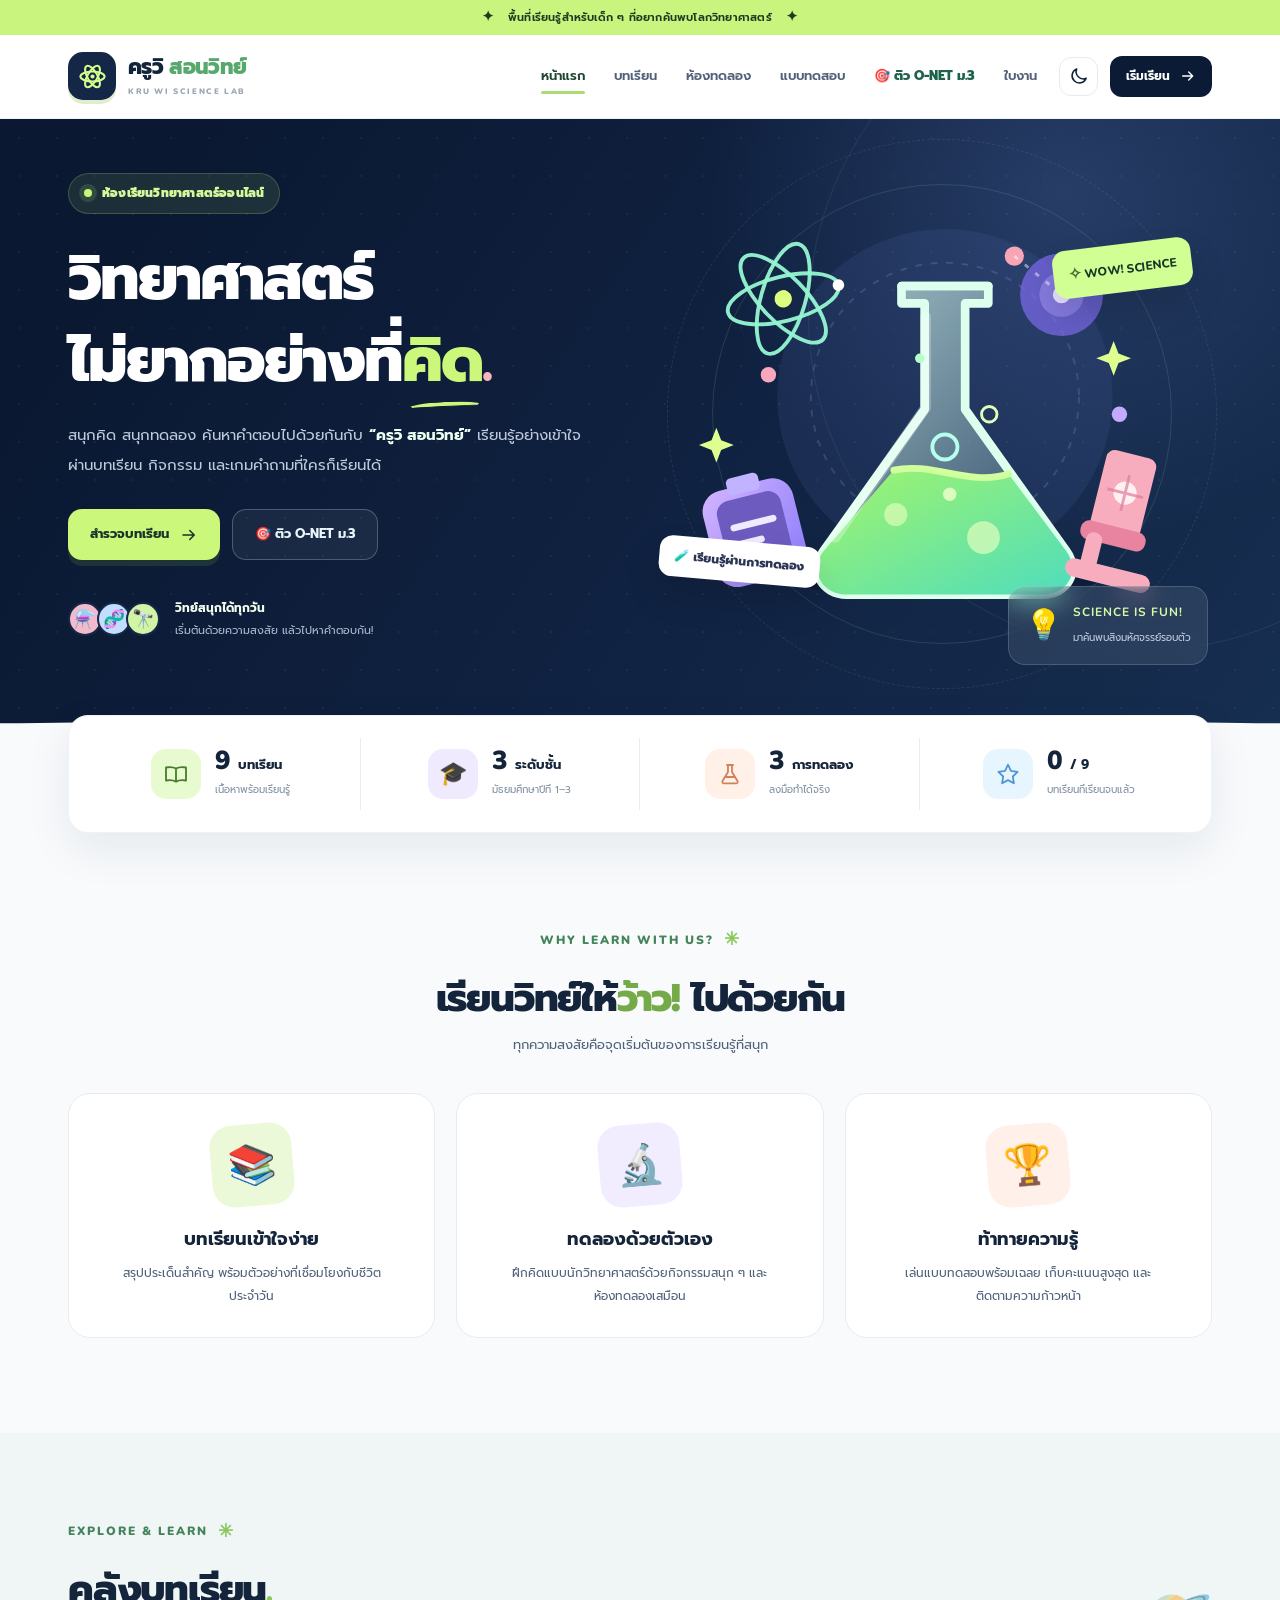
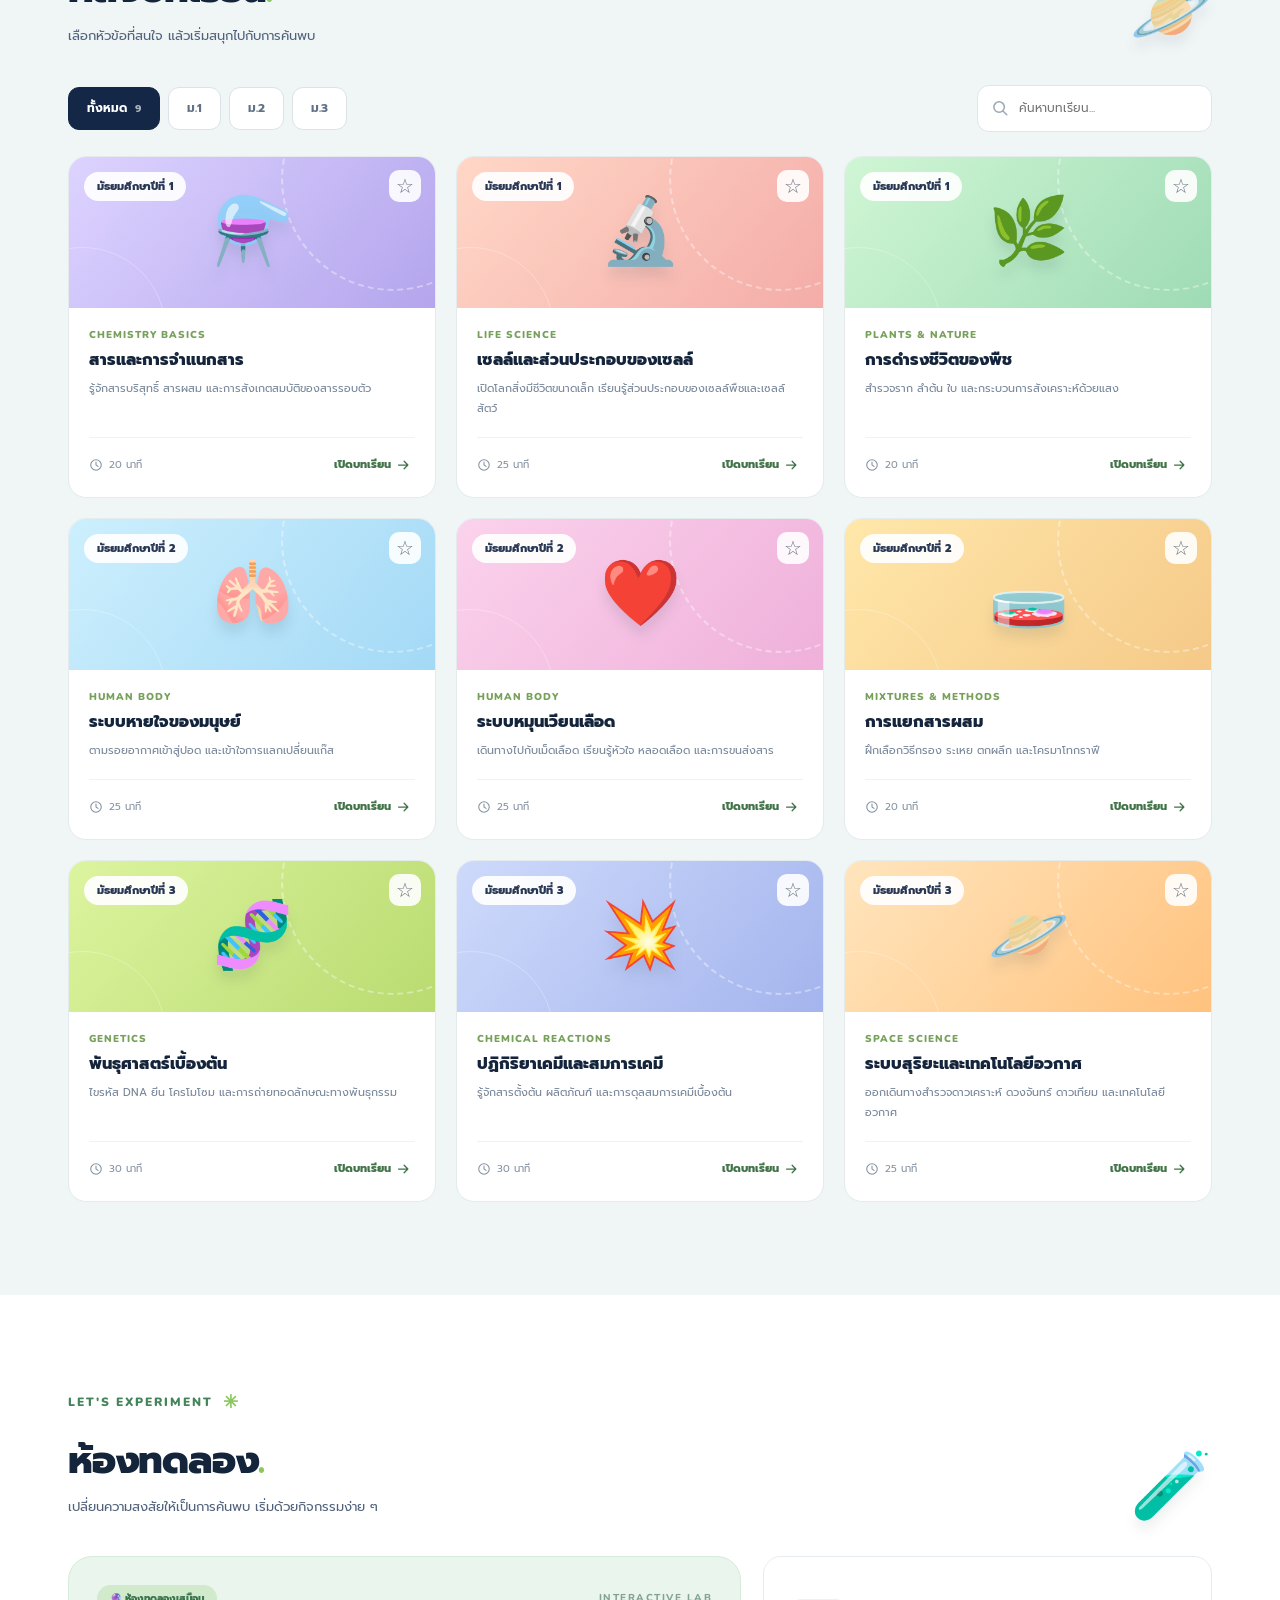
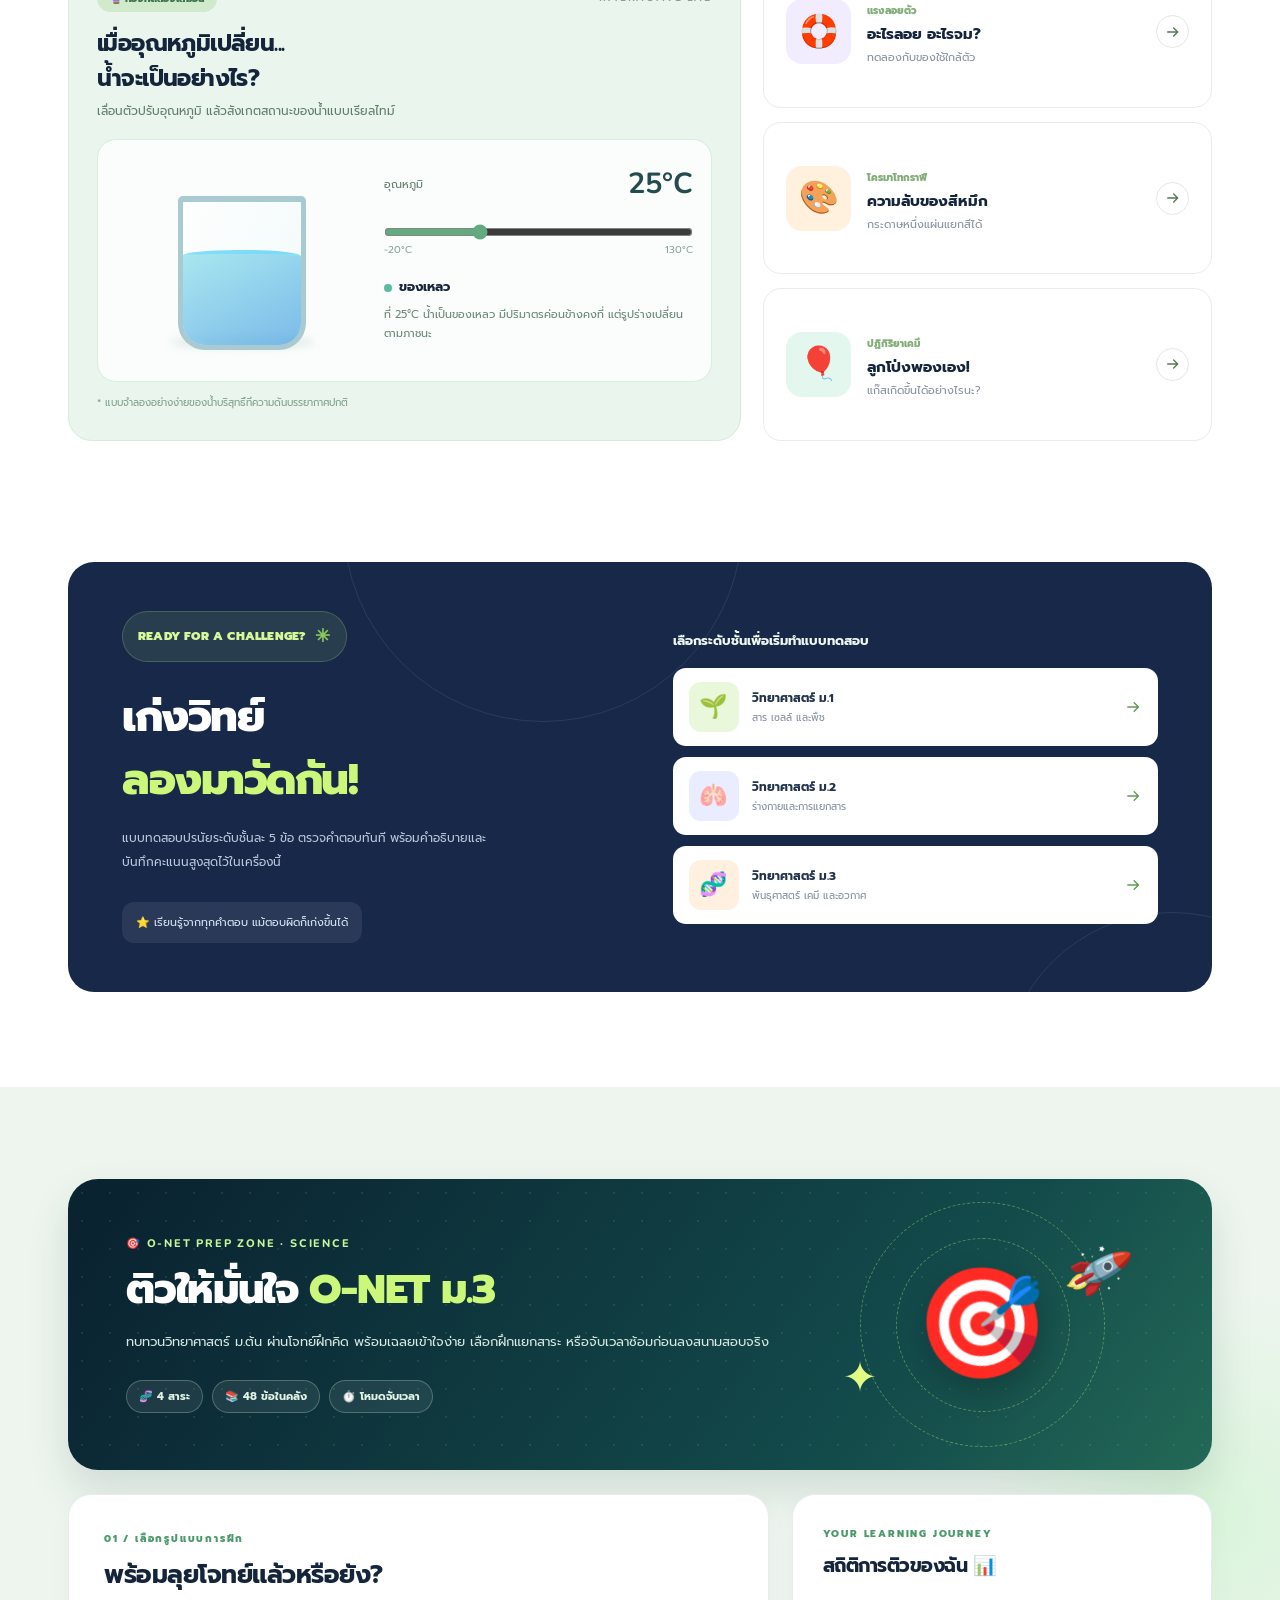
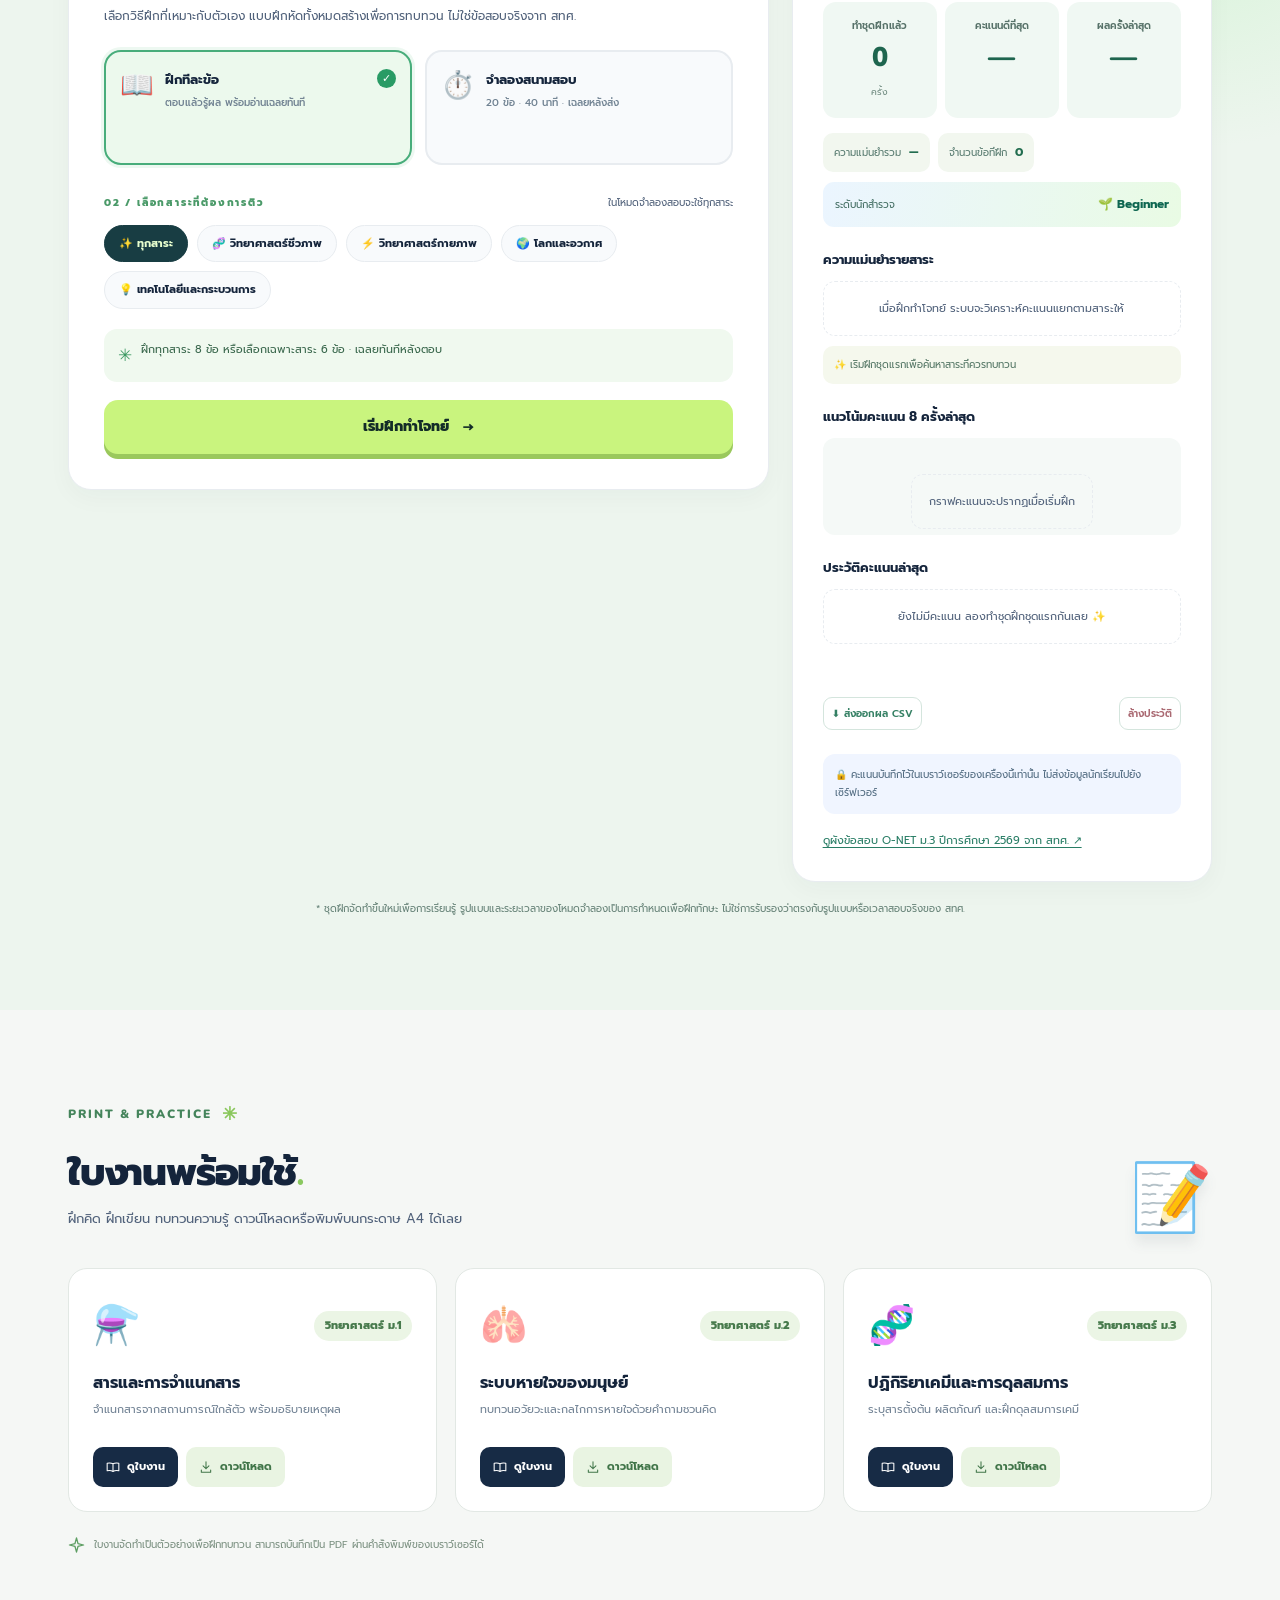
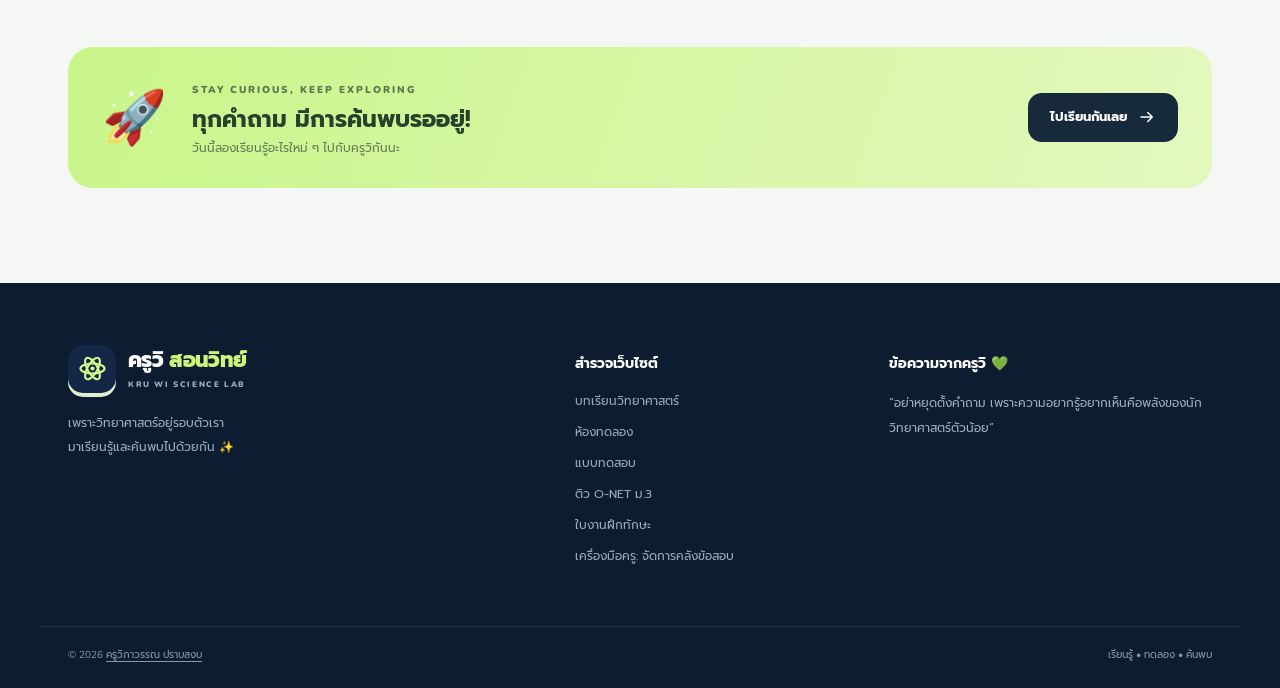
==== commit de2c63d9: "Update footer credit to ครูวิภาวรรณ ปราบสงบ and link Facebook" ====
--- a/index.html
+++ b/index.html
@@ -194,7 +194,7 @@
     <section class="closing-banner"><div class="container"><div class="closing-inner"><div class="closing-emoji">🚀</div><div><span class="closing-overline">STAY CURIOUS, KEEP EXPLORING</span><h2>ทุกคำถาม มีการค้นพบรออยู่!</h2><p>วันนี้ลองเรียนรู้อะไรใหม่ ๆ ไปกับครูวิกันนะ</p></div><a class="btn btn-dark" href="#lessons">ไปเรียนกันเลย <svg class="i"><use href="#icon-arrow"/></svg></a></div></div></section>
   </main>
 
-  <footer class="site-footer"><div class="container footer-grid"><div><a class="brand footer-brand" href="#home"><span class="brand-mark"><svg class="i"><use href="#icon-atom"/></svg></span><span class="brand-copy"><strong>ครูวิ <span>สอนวิทย์</span></strong><small>KRU WI SCIENCE LAB</small></span></a><p>เพราะวิทยาศาสตร์อยู่รอบตัวเรา<br>มาเรียนรู้และค้นพบไปด้วยกัน ✨</p></div><div class="footer-links"><strong>สำรวจเว็บไซต์</strong><a href="#lessons">บทเรียนวิทยาศาสตร์</a><a href="#lab">ห้องทดลอง</a><a href="#quiz">แบบทดสอบ</a><a href="#onet">ติว O-NET ม.3</a><a href="#worksheets">ใบงานฝึกทักษะ</a><a href="teacher.html">เครื่องมือครู: จัดการคลังข้อสอบ</a></div><div class="footer-message"><strong>ข้อความจากครูวิ 💚</strong><p>“อย่าหยุดตั้งคำถาม เพราะความอยากรู้อยากเห็นคือพลังของนักวิทยาศาสตร์ตัวน้อย”</p></div></div><div class="container footer-bottom"><span>© <span id="currentYear"></span> ครูวิ สอนวิทย์ • Made with 💚 for curious minds</span><span>เรียนรู้ • ทดลอง • ค้นพบ</span></div></footer>
+  <footer class="site-footer"><div class="container footer-grid"><div><a class="brand footer-brand" href="#home"><span class="brand-mark"><svg class="i"><use href="#icon-atom"/></svg></span><span class="brand-copy"><strong>ครูวิ <span>สอนวิทย์</span></strong><small>KRU WI SCIENCE LAB</small></span></a><p>เพราะวิทยาศาสตร์อยู่รอบตัวเรา<br>มาเรียนรู้และค้นพบไปด้วยกัน ✨</p></div><div class="footer-links"><strong>สำรวจเว็บไซต์</strong><a href="#lessons">บทเรียนวิทยาศาสตร์</a><a href="#lab">ห้องทดลอง</a><a href="#quiz">แบบทดสอบ</a><a href="#onet">ติว O-NET ม.3</a><a href="#worksheets">ใบงานฝึกทักษะ</a><a href="teacher.html">เครื่องมือครู: จัดการคลังข้อสอบ</a></div><div class="footer-message"><strong>ข้อความจากครูวิ 💚</strong><p>“อย่าหยุดตั้งคำถาม เพราะความอยากรู้อยากเห็นคือพลังของนักวิทยาศาสตร์ตัวน้อย”</p></div></div><div class="container footer-bottom"><span>© <span id="currentYear"></span> <a href="https://www.facebook.com/wiparwun.suprom" target="_blank" rel="noopener noreferrer" aria-label="Facebook ครูวิภาวรรณ ปราบสงบ" style="color:inherit;text-decoration:underline;text-underline-offset:3px">ครูวิภาวรรณ ปราบสงบ</a></span><span>เรียนรู้ • ทดลอง • ค้นพบ</span></div></footer>
 
   <div id="modalBackdrop" class="modal-backdrop" hidden></div>
   <section class="modal" id="contentModal" role="dialog" aria-modal="true" aria-label="รายละเอียดเนื้อหา" aria-hidden="true" hidden><div class="modal-shell"><button class="modal-close icon-button" id="modalClose" type="button" aria-label="ปิดหน้าต่าง"><svg class="i"><use href="#icon-close"/></svg></button><div id="modalContent" class="modal-body"></div></div></section>
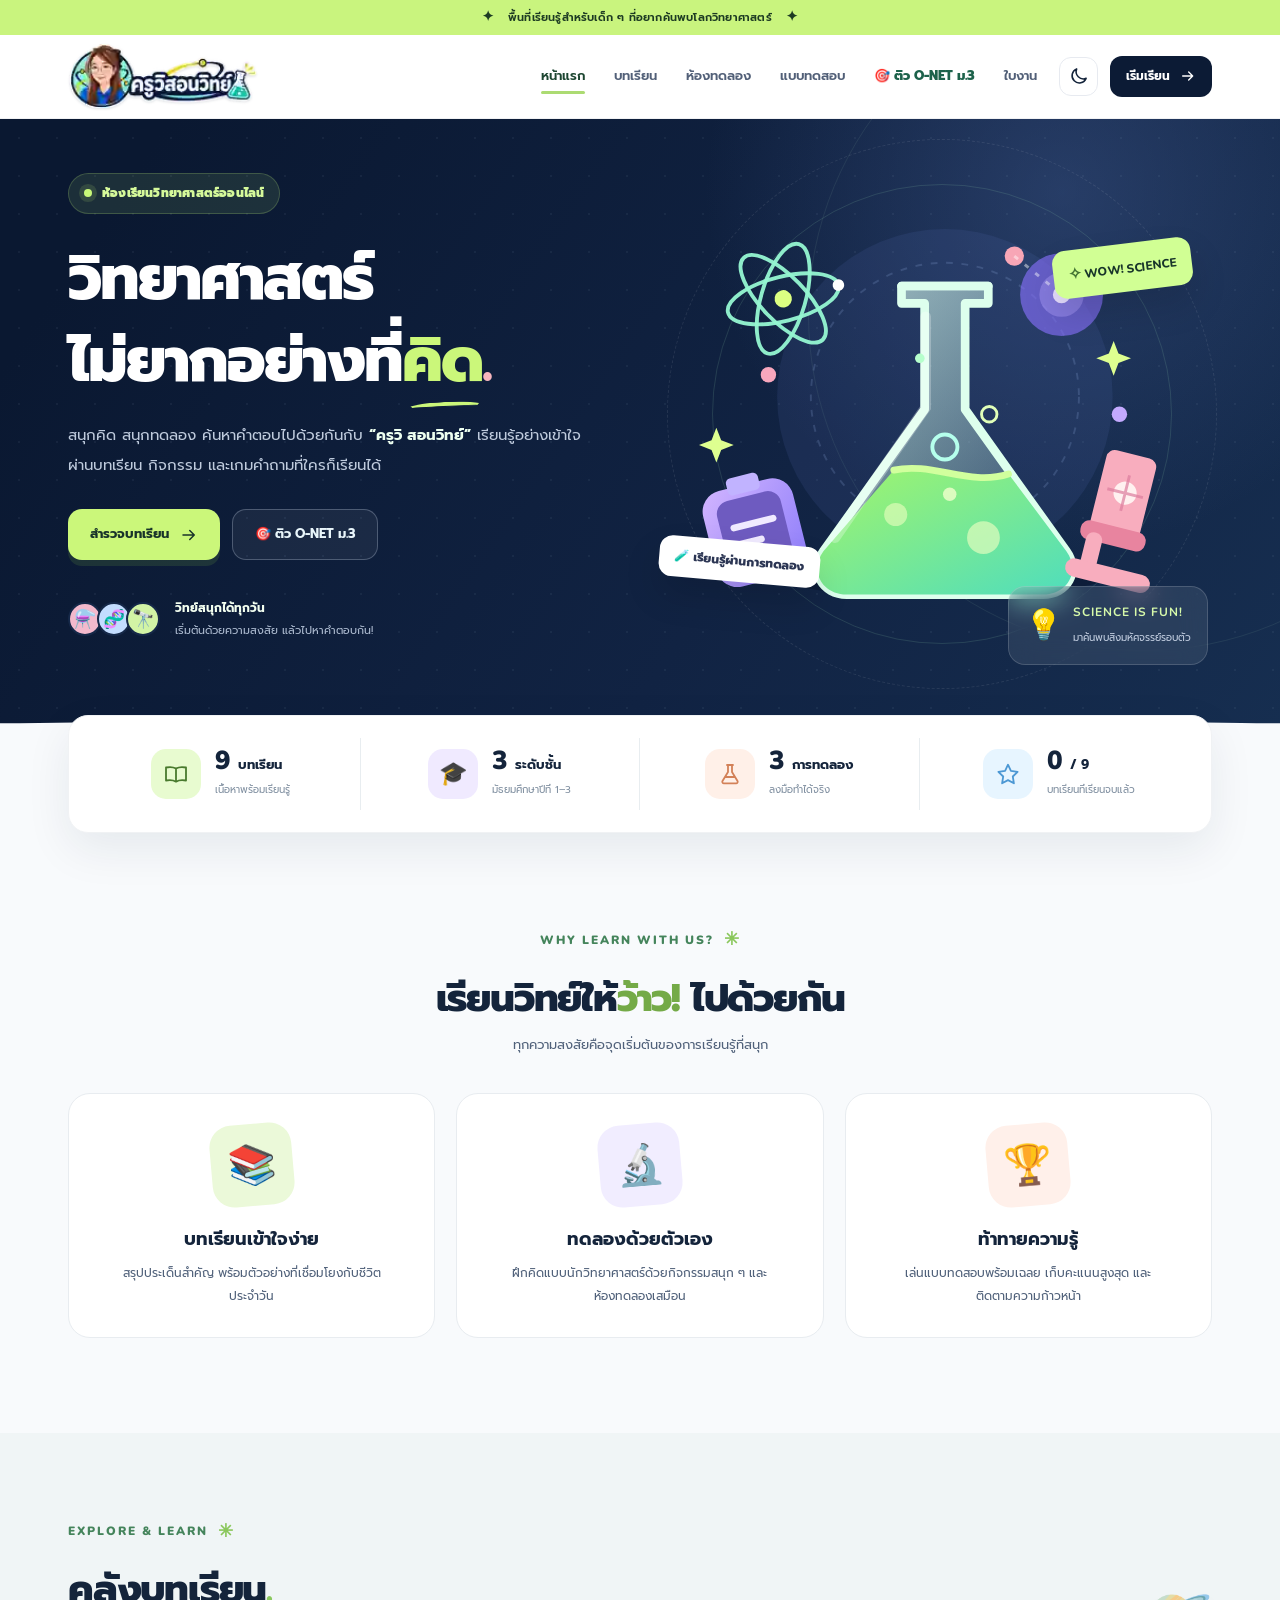
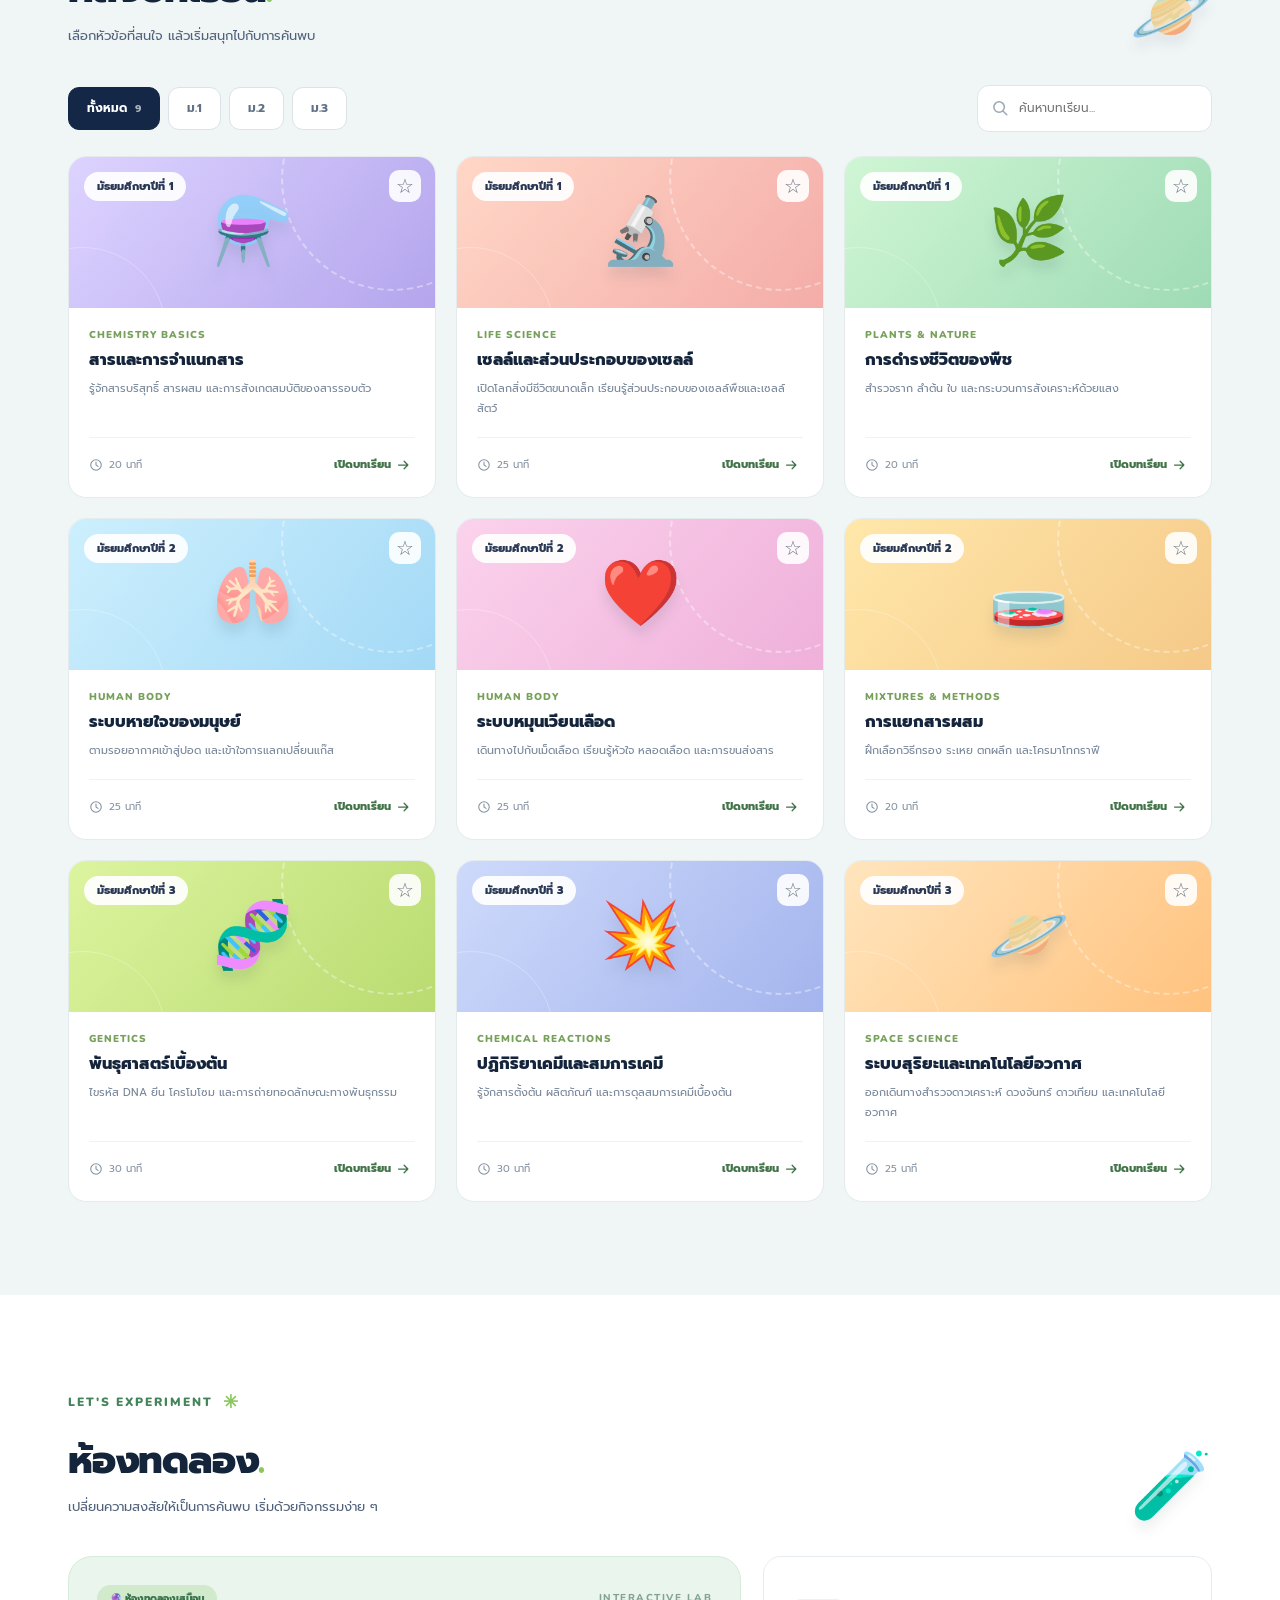
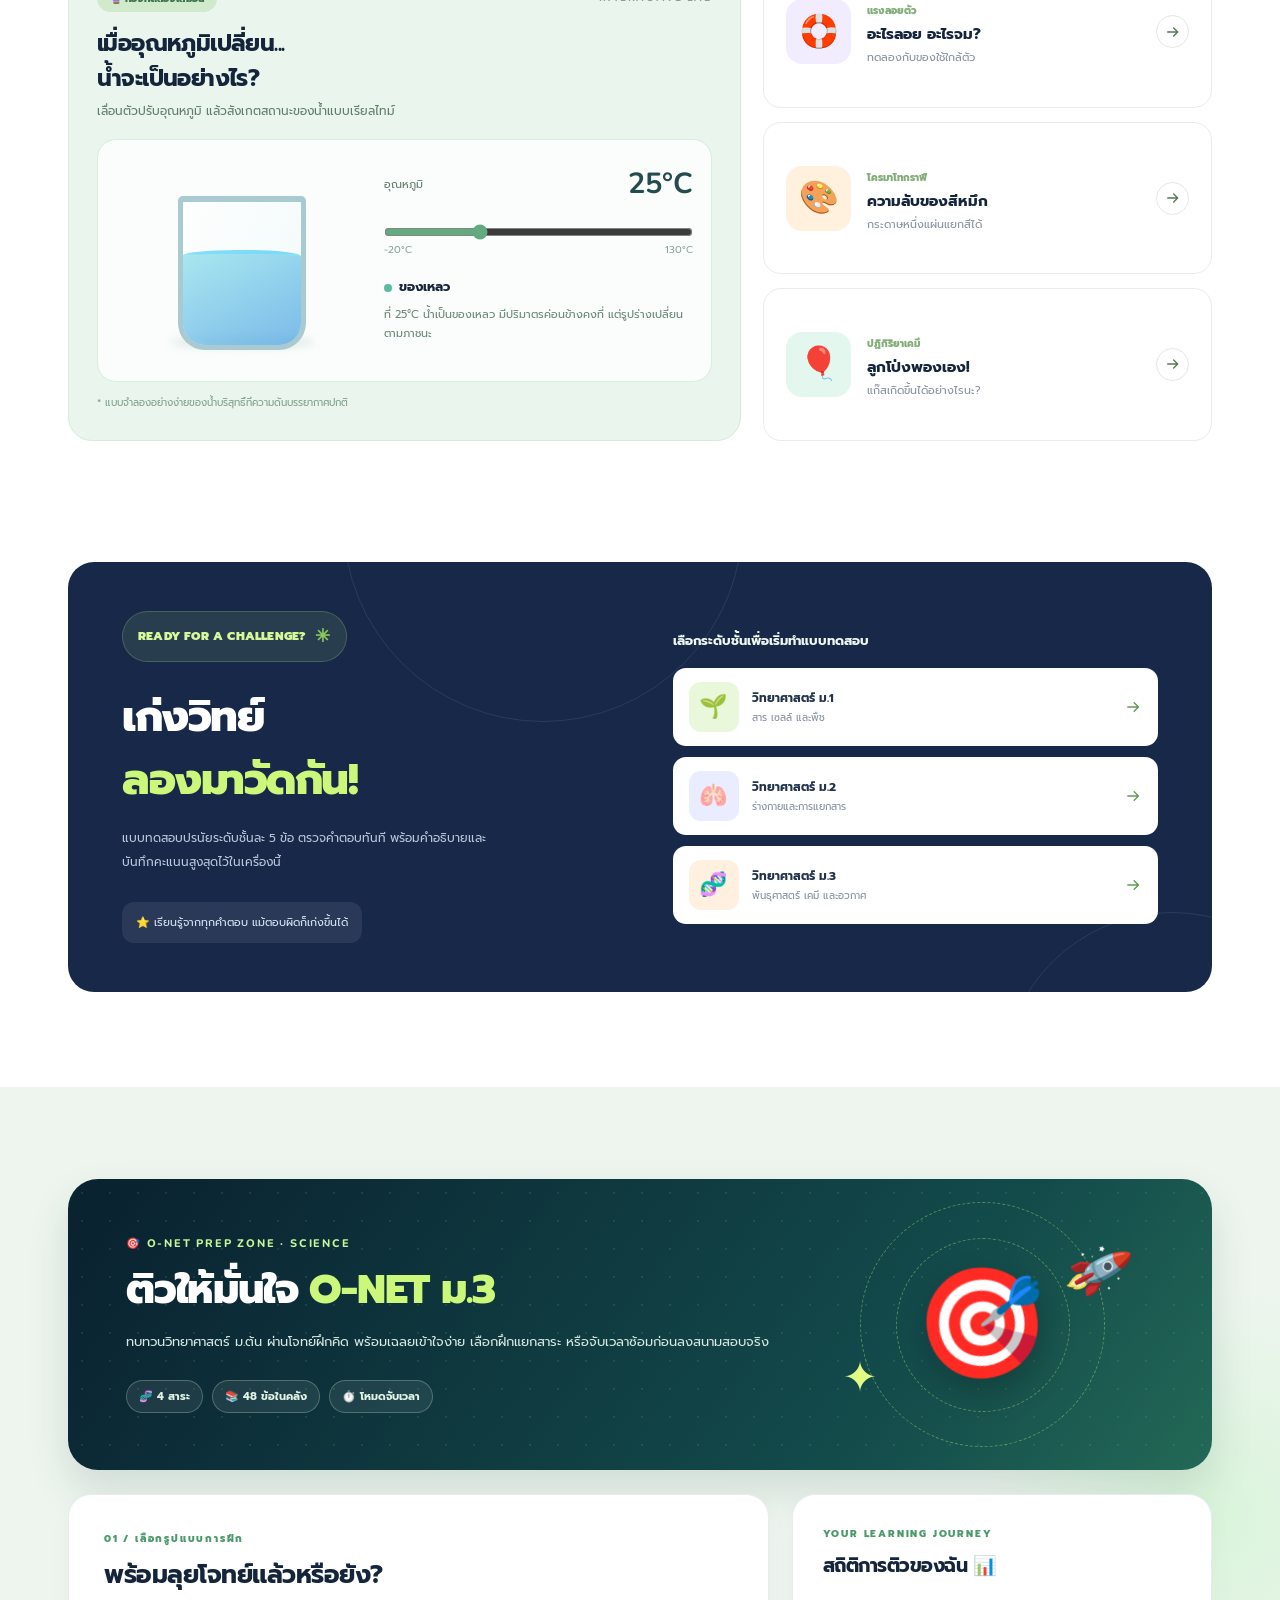
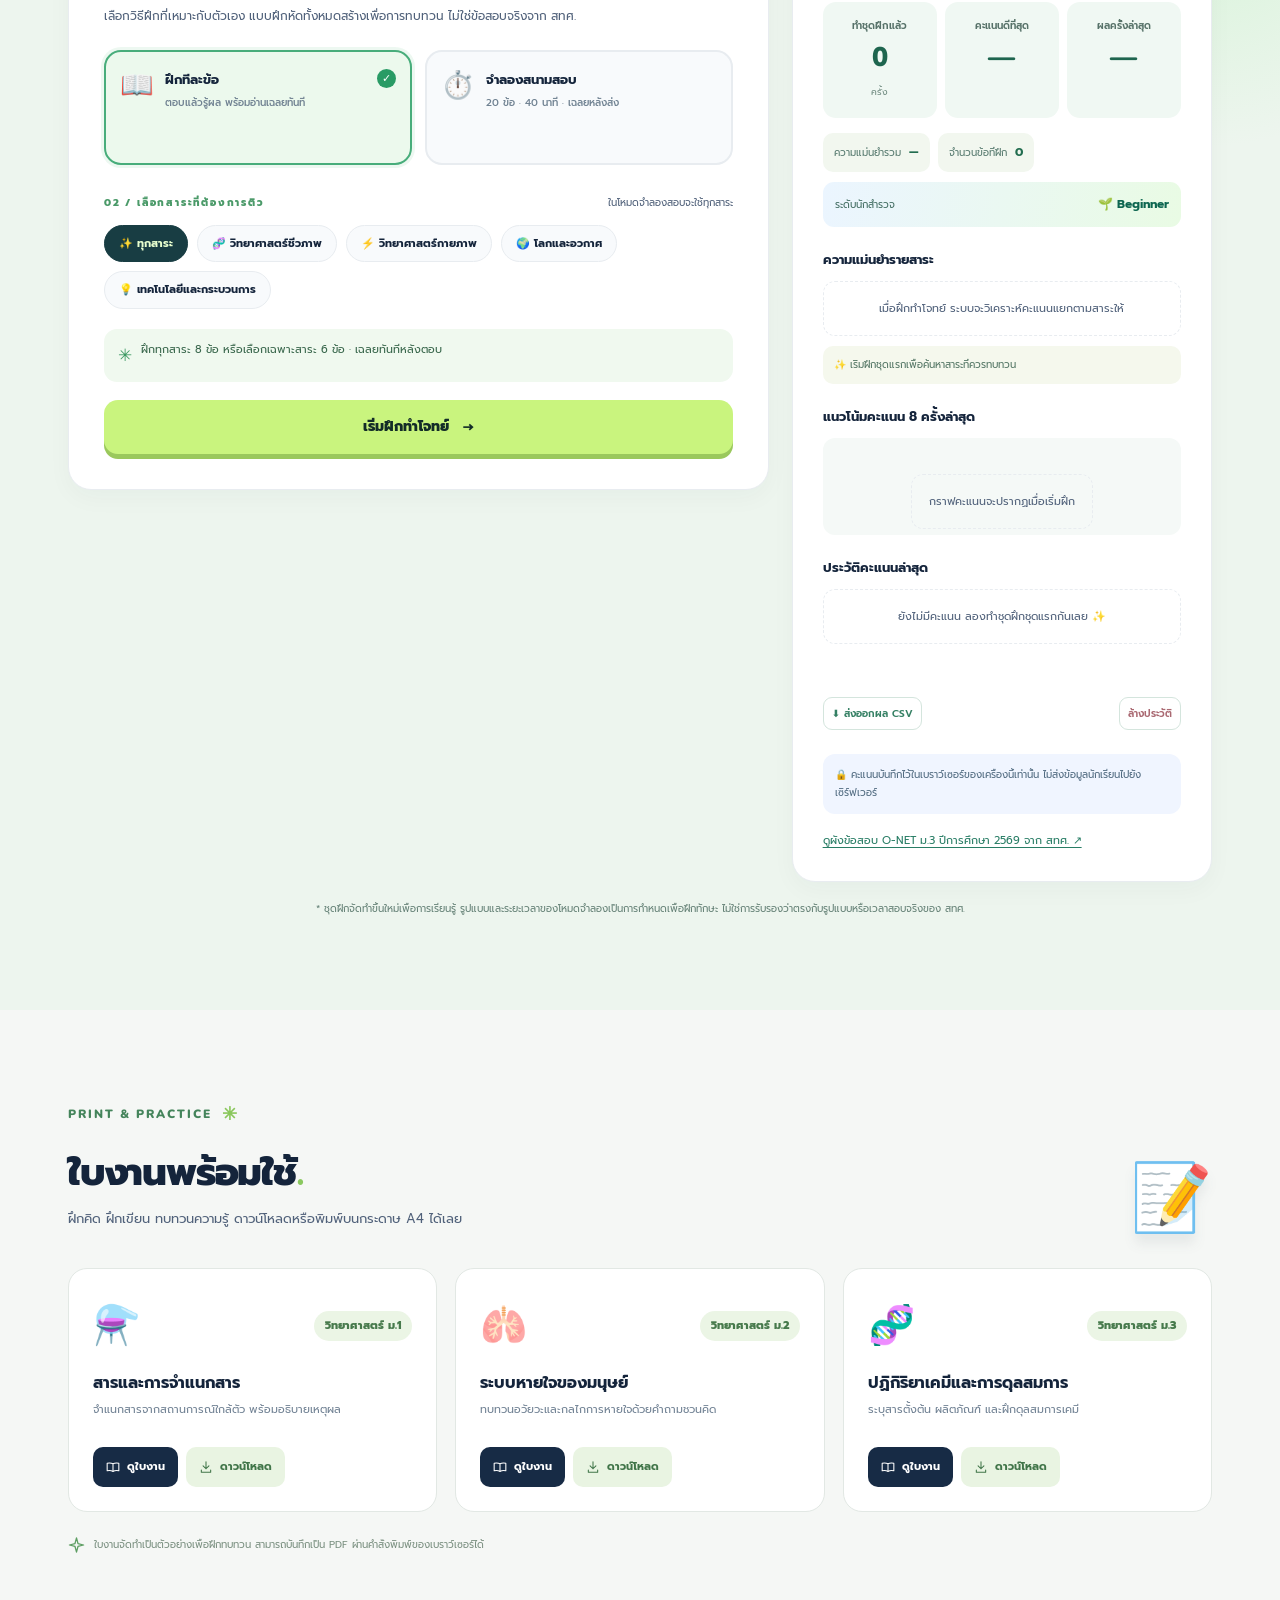
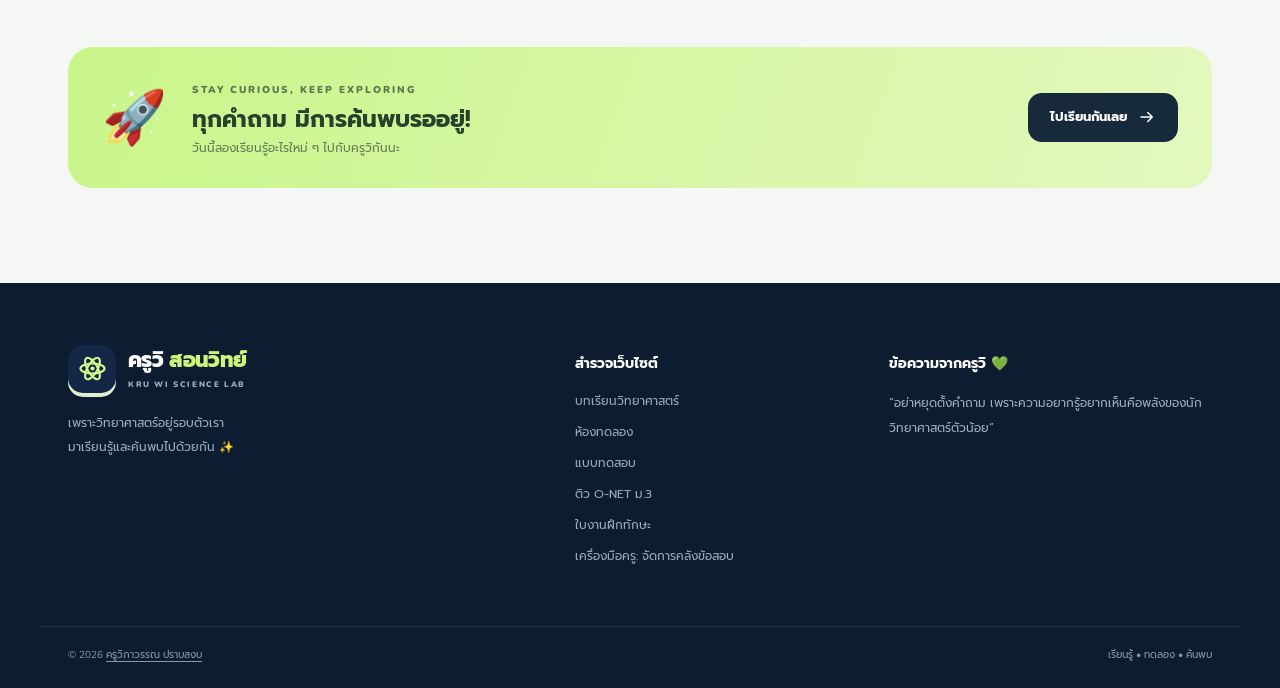
==== commit 05dd720f: "Add transparent Kru Wi logos to website header, favicon and app metadata" ====
--- a/index.html
+++ b/index.html
@@ -8,7 +8,9 @@
   <meta property="og:title" content="ครูวิ สอนวิทย์ | สนุกคิด สนุกทดลอง">
   <meta property="og:description" content="ห้องเรียนวิทยาศาสตร์ออนไลน์ เรียนง่าย เข้าใจจริง ทดลองได้ทุกวัน">
   <title>ครูวิ สอนวิทย์ | สนุกคิด สนุกทดลอง</title>
-  <link rel="icon" type="image/svg+xml" href="favicon.svg">
+  <link rel="icon" type="image/webp" href="logo-emblem.webp?v=1">
+  <link rel="manifest" href="site.webmanifest">
+  <meta property="og:image" content="https://kruwi-science.pages.dev/logo-horizontal.webp">
   <link rel="preconnect" href="https://fonts.googleapis.com">
   <link rel="preconnect" href="https://fonts.gstatic.com" crossorigin>
   <link href="https://fonts.googleapis.com/css2?family=Prompt:wght@400;500;600;700;800&family=Nunito:wght@500;600;700;800;900&display=swap" rel="stylesheet">
@@ -43,8 +45,7 @@
   <header class="site-header" id="top">
     <div class="container header-inner">
       <a class="brand" href="#home" aria-label="ครูวิ สอนวิทย์ หน้าแรก">
-        <span class="brand-mark"><svg class="i"><use href="#icon-atom"/></svg></span>
-        <span class="brand-copy"><strong>ครูวิ <span>สอนวิทย์</span></strong><small>KRU WI SCIENCE LAB</small></span>
+        <img class="brand-logo" src="logo-horizontal.webp" width="180" height="60" alt="ครูวิสอนวิทย์" decoding="async">
       </a>
       <nav class="main-nav" id="mainNav" aria-label="เมนูหลัก">
         <a href="#home" class="nav-link is-active">หน้าแรก</a>
--- a/styles.css
+++ b/styles.css
@@ -15,3 +15,9 @@
 @media(max-width:540px){.container{padding:0 17px}.announcement{font-size:9px;gap:6px}.site-header{height:69px}.brand{gap:9px}.brand-mark{width:40px;height:40px}.brand-copy strong{font-size:18px}.brand-copy small{font-size:7px;letter-spacing:1px}.main-nav{top:69px}.header-actions{gap:5px}.icon-button{width:37px;height:37px}.hero-grid{padding-top:54px;padding-bottom:52px}.hero h1{font-size:clamp(39px,10.5vw,52px);line-height:1.4;letter-spacing:-1.7px}.hero-description{font-size:12px;line-height:2.05}.hero-eyebrow{font-size:10px}.hero-buttons{gap:9px}.btn{padding:12px 14px;font-size:11px;gap:7px}.hero-social-proof{margin-top:24px}.hero-art{height:305px;max-width:360px}.hero-illustration{max-width:330px}.orbit{width:255px;height:255px}.orbit-two{width:325px;height:325px}.floating-label{font-size:9px;padding:6px 10px;border-radius:9px}.float-a{top:35px}.float-b{bottom:35px}.hero-art-caption{padding:7px 10px;right:0;bottom:-5px}.hero-art-caption .caption-emoji{font-size:21px}.hero-art-caption strong{font-size:9px}.hero-art-caption small{font-size:8px}.stats-strip{padding:10px 7px;border-radius:16px}.stat-item{gap:8px;justify-content:flex-start;padding:10px 6px}.stat-icon{width:39px;height:39px;border-radius:12px;font-size:18px}.stat-icon .i{width:21px}.stat-item strong{font-size:22px}.stat-item strong span{font-size:10px}.stat-item small{font-size:9px}.section{padding:65px 0}.section-head{margin-bottom:26px}.section-head h2{font-size:29px}.section-head p{font-size:11px}.eyebrow{font-size:10px;letter-spacing:1.6px}.section-head-decoration{font-size:43px}.feature-grid{grid-template-columns:1fr;gap:12px}.feature-card{padding:23px 18px}.feature-emoji{width:67px;height:67px;font-size:31px;margin-bottom:8px}.feature-card h3{font-size:16px}.feature-card p{font-size:11px}.lesson-toolbar{align-items:stretch;flex-direction:column}.filter-pills{display:grid;grid-template-columns:repeat(4,1fr)}.filter-pill{padding:10px 5px;font-size:11px}.search-box{width:100%}.lesson-grid,.worksheet-grid{grid-template-columns:1fr;gap:14px}.lesson-thumb{height:167px}.lesson-info{padding:18px}.lab-card-main{padding:20px 15px}.lab-card h3{font-size:20px}.lab-card-top{flex-wrap:wrap}.simulator{grid-template-columns:1fr;padding:12px}.sim-visual{height:182px}.sim-cup{transform:scale(.88)}.sim-controls{padding:0 12px 14px}.sim-description{min-height:0}.lab-small-grid{grid-template-columns:1fr;gap:11px}.experiment-card{flex-direction:row;text-align:left;gap:13px;padding:15px}.experiment-card .exp-open{display:grid}.exp-emoji{width:58px;height:58px}.quiz-panel{padding:27px 19px;border-radius:20px;gap:23px}.quiz-copy h2{font-size:32px}.quiz-copy p{font-size:11px}.quiz-motivation{font-size:10px}.quiz-level{padding:10px}.worksheet-card{min-height:215px}.worksheet-note{align-items:start;line-height:1.8}.closing-banner{padding-bottom:60px}.closing-inner{flex-wrap:wrap;justify-content:center;text-align:center;gap:10px;padding:25px 18px}.closing-inner>div:nth-child(2){flex-basis:100%}.closing-inner h2{font-size:21px}.closing-inner .btn{margin-top:12px}.footer-grid{grid-template-columns:1fr;gap:21px;padding-bottom:30px}.footer-links a{margin:6px 0}.footer-bottom{flex-direction:column;gap:4px}.modal{padding:10px}.modal-shell{max-height:92vh;border-radius:16px}.modal-body{padding:25px 21px}.modal-body h2{font-size:23px}.modal-close{margin:10px 10px -44px 0}.modal-actions{gap:7px}.modal-actions .btn{font-size:11px}.question-title{font-size:16px!important}.question-option{padding:11px}}
 @media(prefers-reduced-motion:reduce){html{scroll-behavior:auto}*,*:before,*:after{animation-duration:.01ms!important;transition-duration:.01ms!important}}
 @media print{body>*:not(#worksheetPrint){display:none!important}body{background:white!important;color:#111!important;margin:0!important}#worksheetPrint{display:block!important;font-family:'Noto Sans Thai','Sarabun',sans-serif!important;color:black!important;padding:0!important}.print-page{break-after:page;padding:0 4mm;font-size:13pt;line-height:1.55}.print-page .print-heading{text-align:center;border-bottom:2px solid #222;padding-bottom:8px;margin-bottom:14px}.print-page h1{font-size:21pt;margin:0}.print-page h2{font-size:14pt;margin:2px 0}.print-page p{margin:8px 0}.print-page ol{margin:14px 0;padding-left:25px}.print-page li{margin:15px 0;break-inside:avoid}.print-answer-lines{border-bottom:1px dotted #777;height:29px;margin-top:5px}.print-instruction{background:#eee!important;border:1px solid #aaa;padding:7px 10px;-webkit-print-color-adjust:exact;print-color-adjust:exact}@page{size:A4 portrait;margin:16mm 17mm}}
+
+/* Kru Wi Science Lab brand image: transparent wide logo used in desktop and mobile navigation. */
+.brand-logo{display:block;width:190px;height:auto;max-height:68px;object-fit:contain;object-position:left center;filter:drop-shadow(0 1px 1px rgba(5,22,51,.12))}
+@media(max-width:1050px){.brand-logo{width:166px}}
+@media(max-width:800px){.brand-logo{width:156px;max-height:56px}}
+@media(max-width:420px){.brand-logo{width:138px;max-height:51px}}
